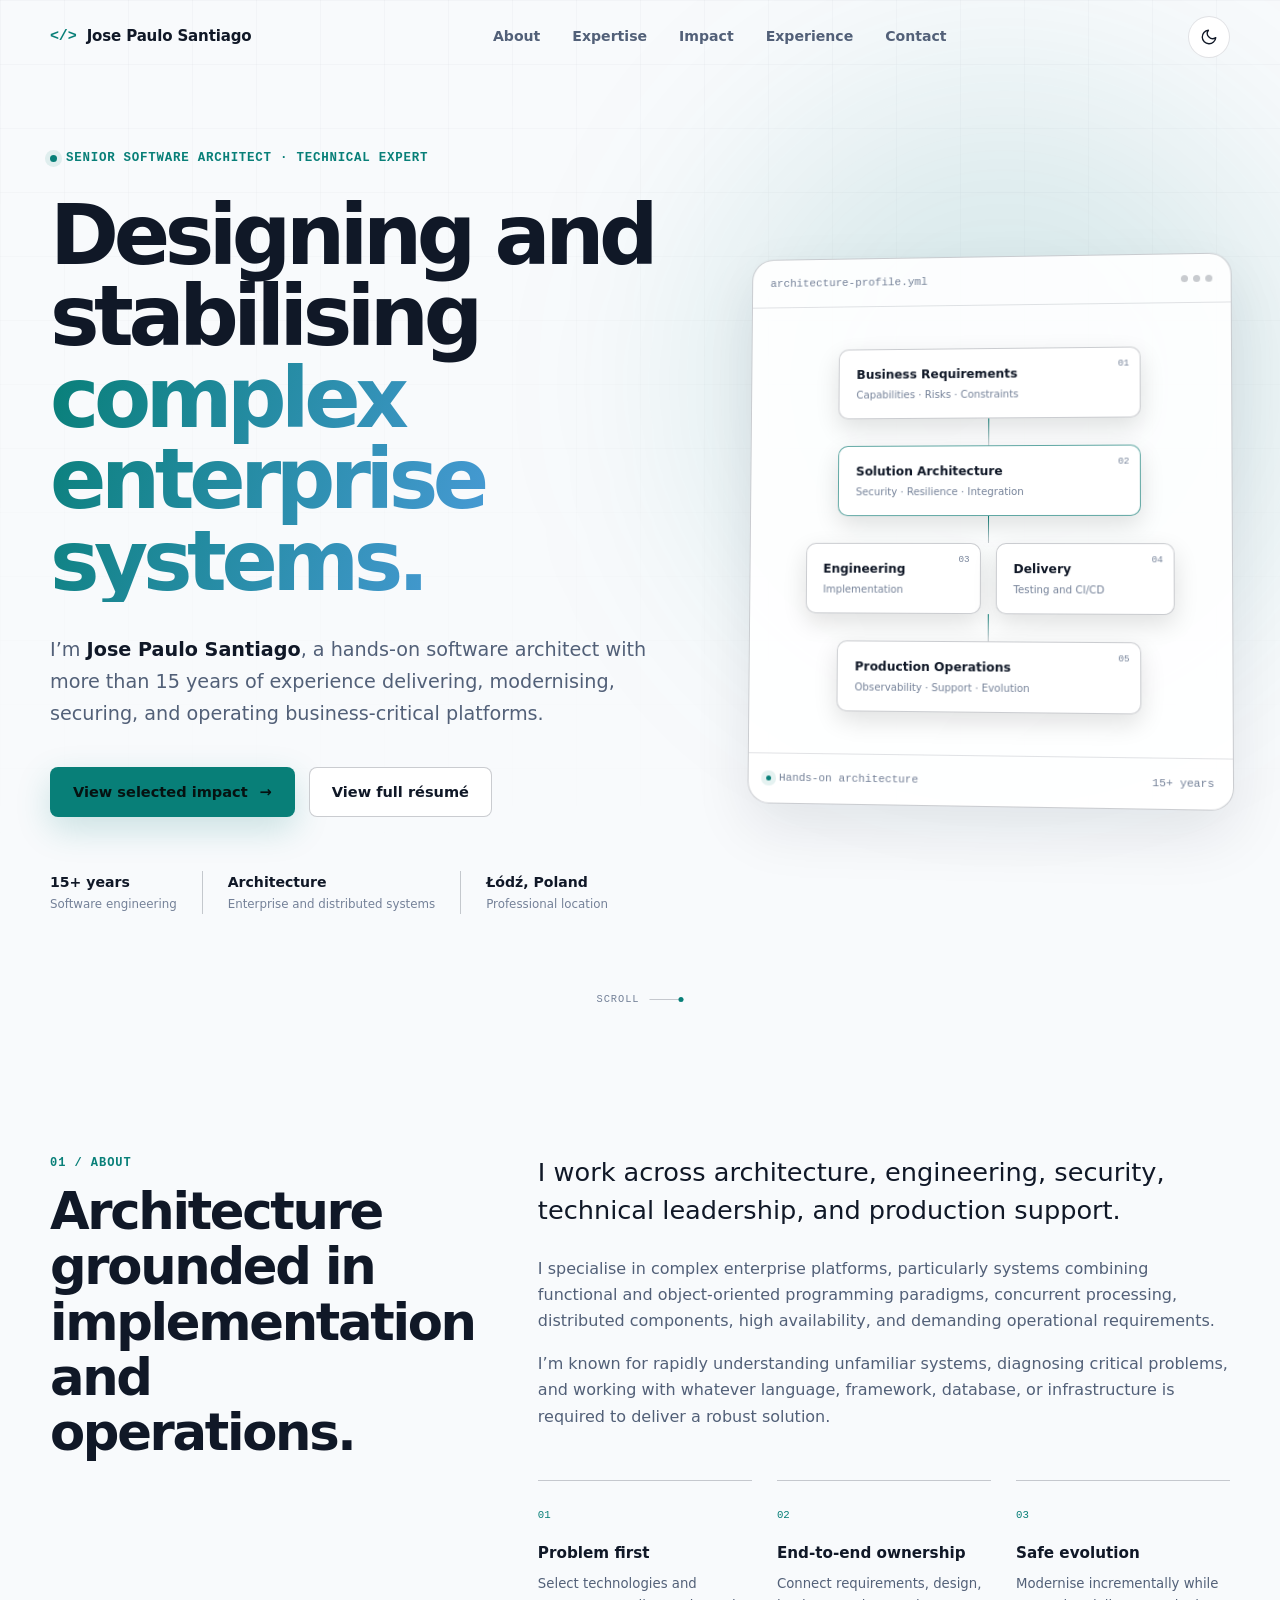
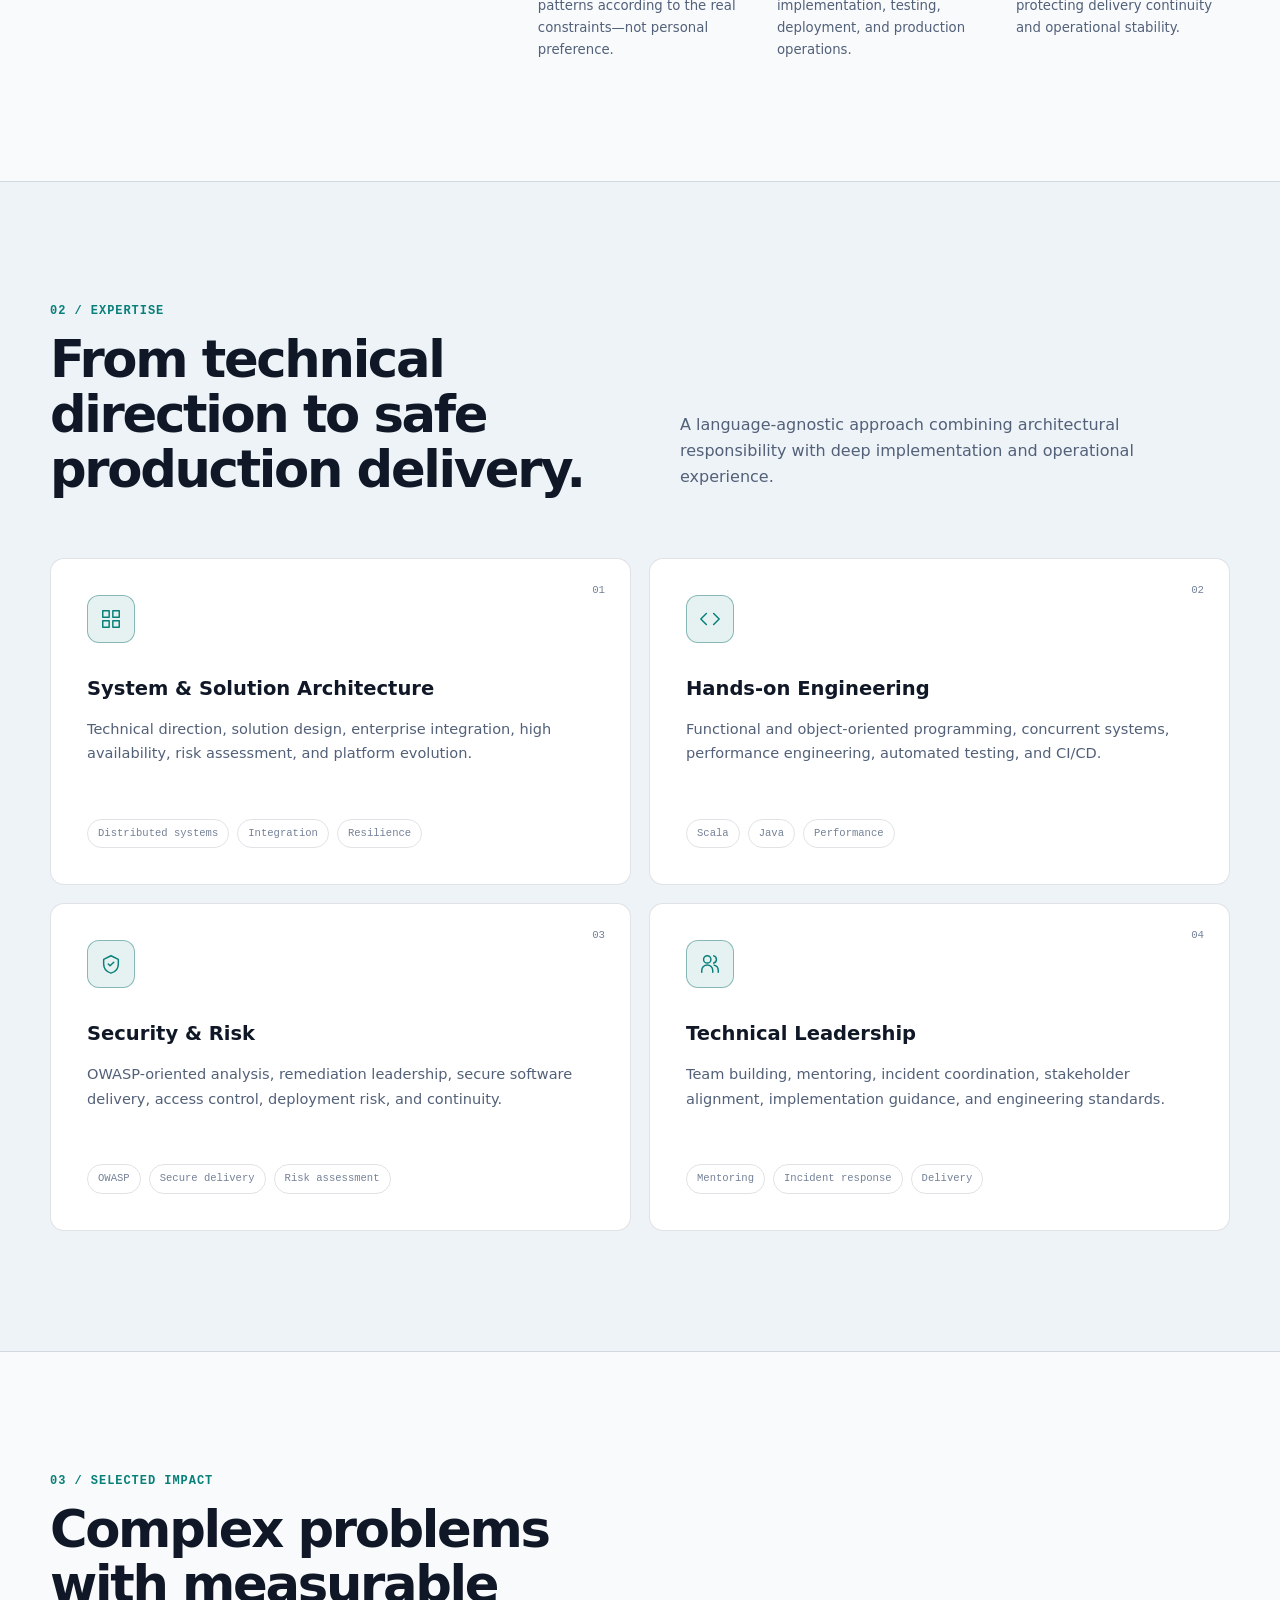
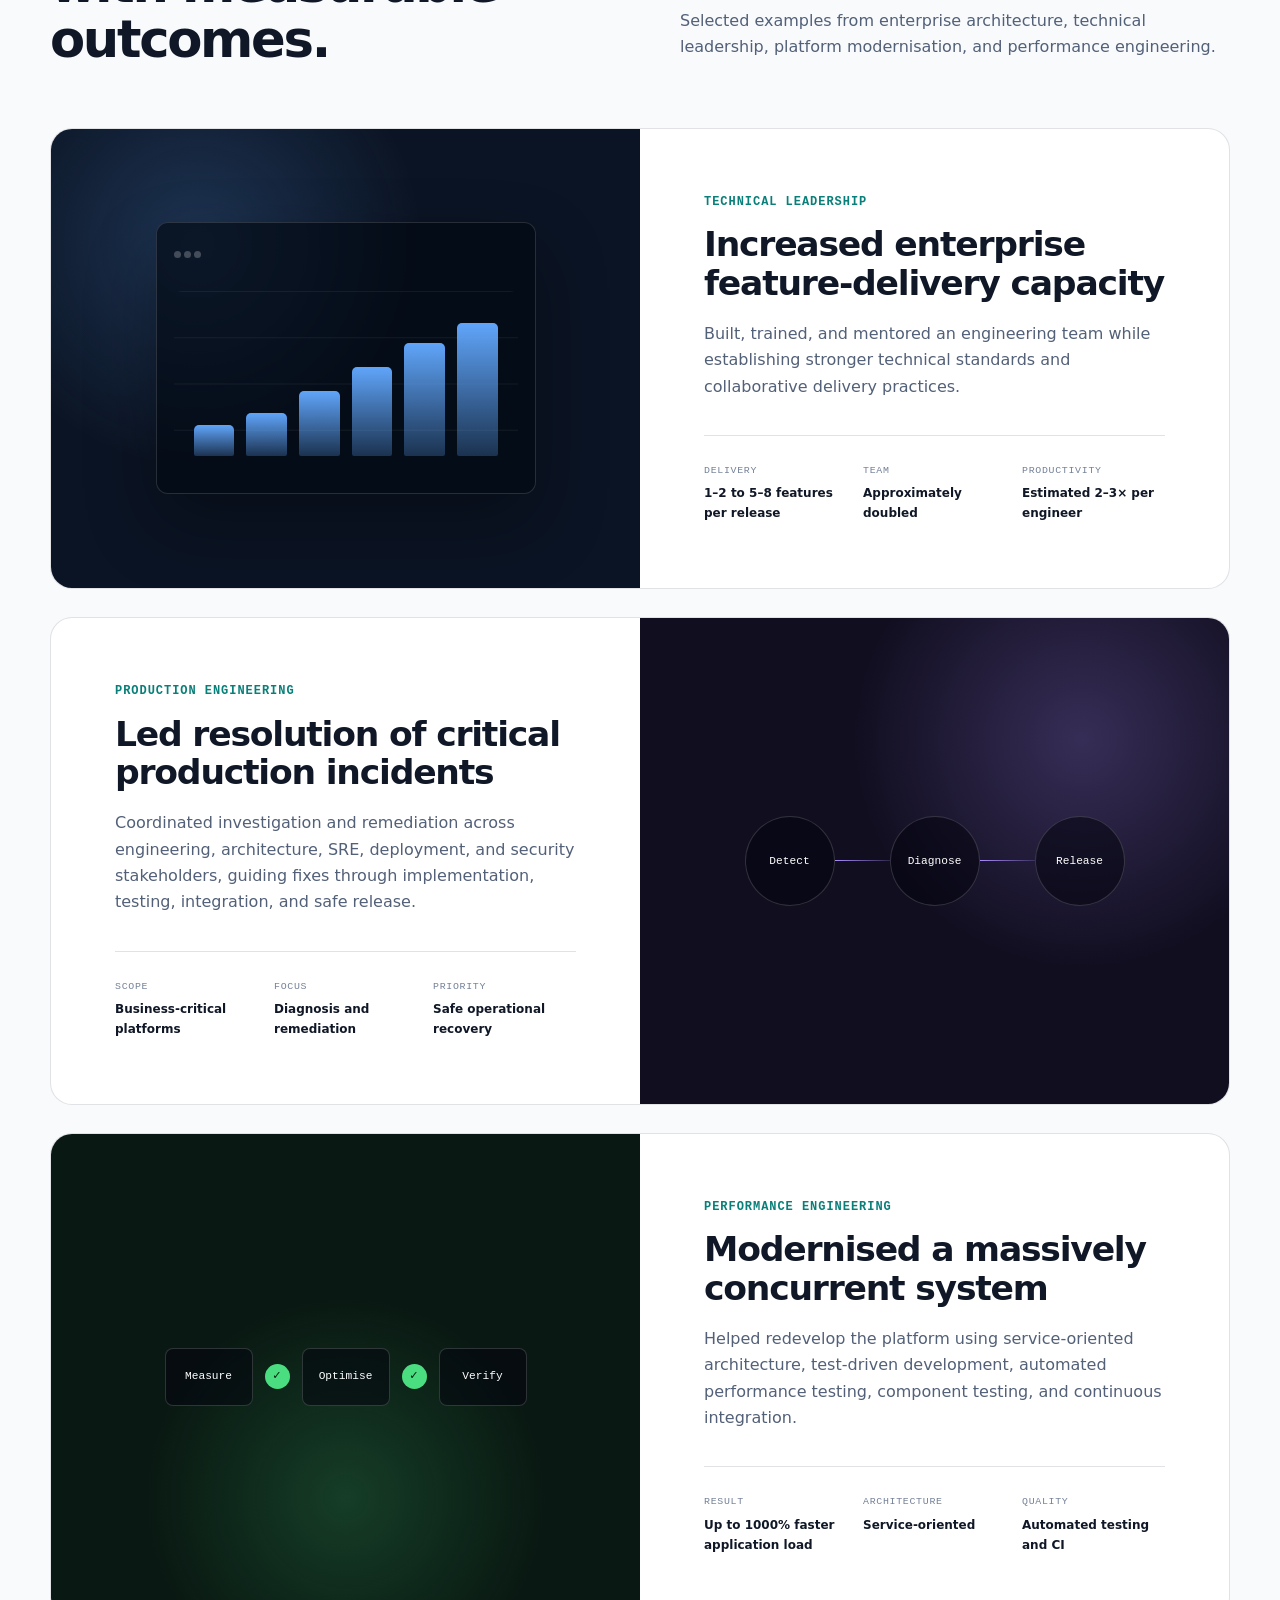
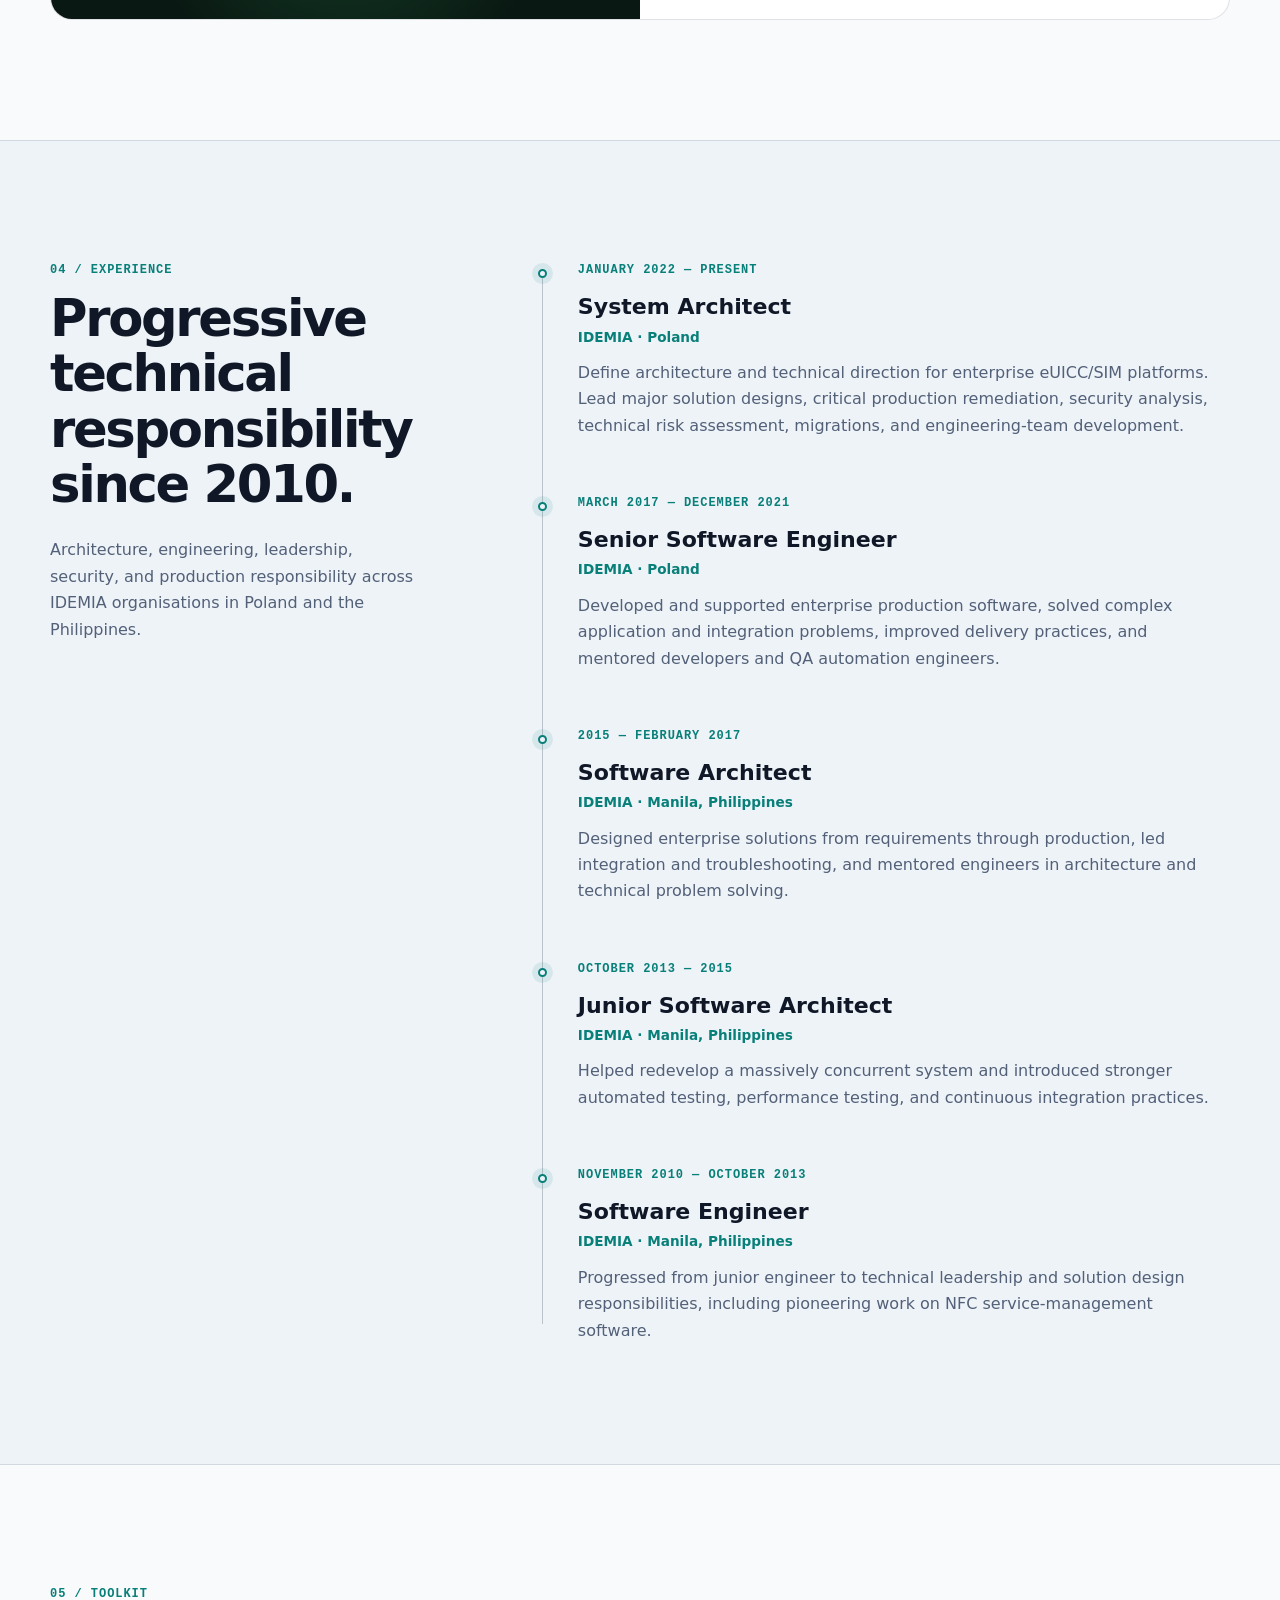
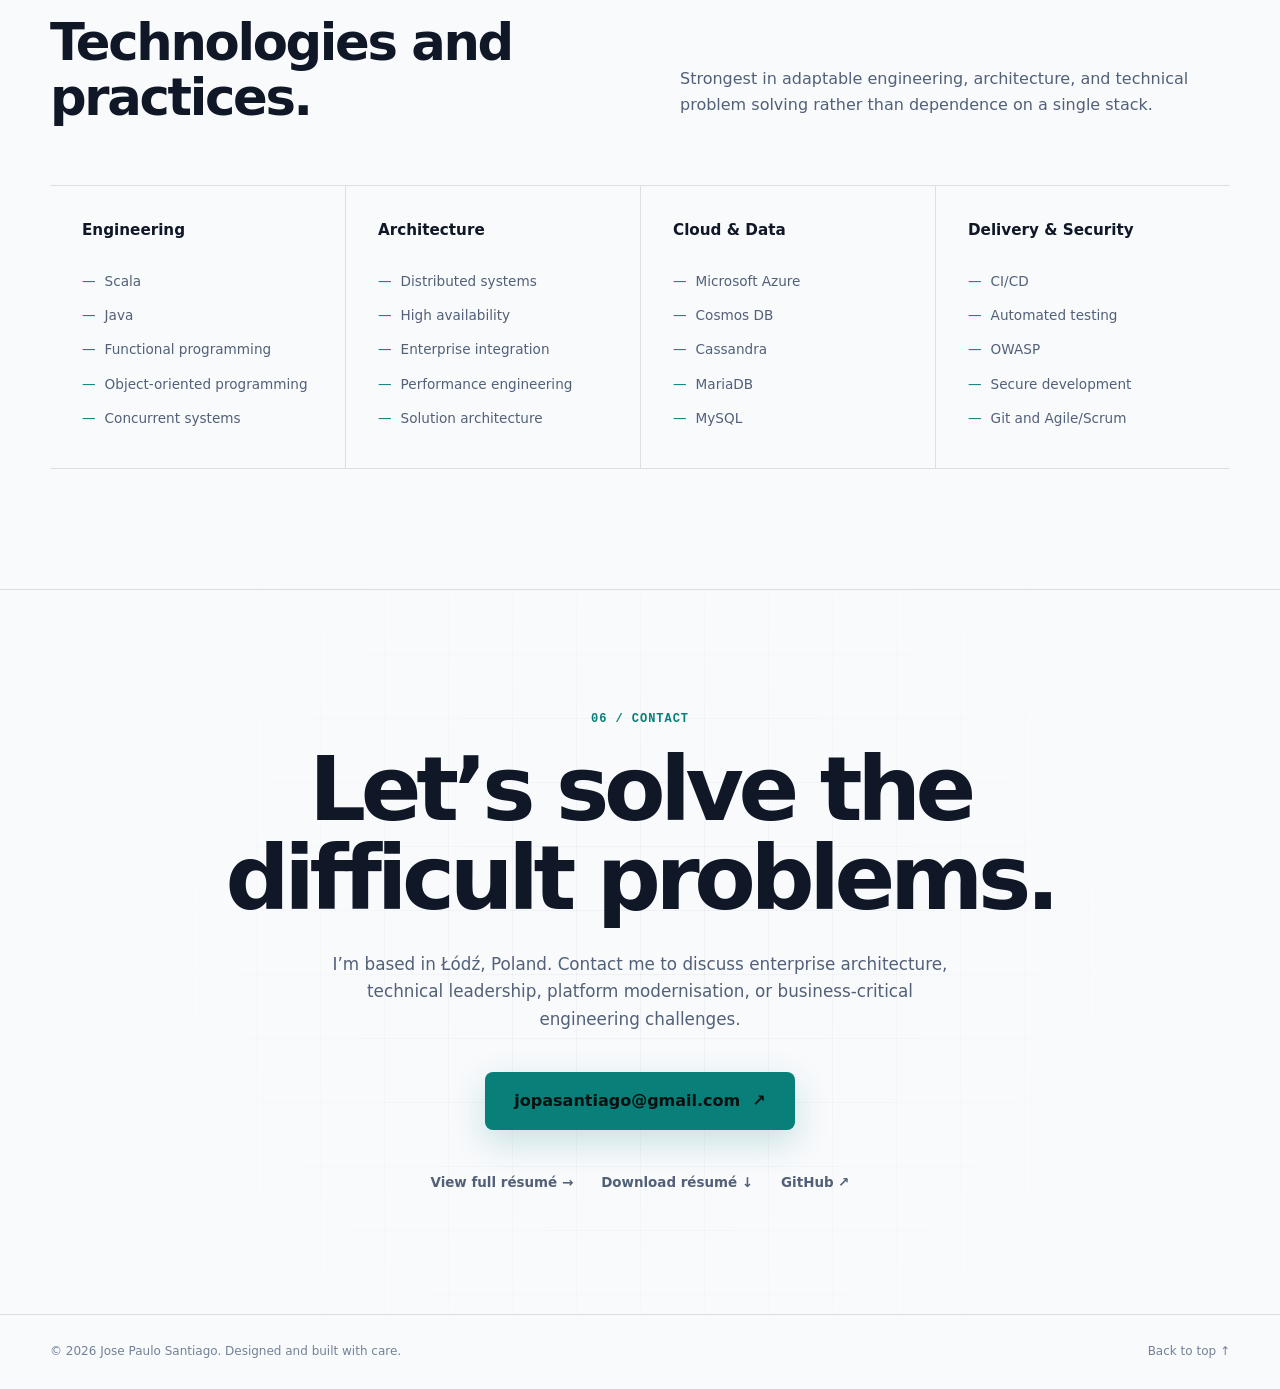
==== index.html @ d0603981 "Create personal portfolio website" ====
<!DOCTYPE html>
<html lang="en">
<head>
  <meta charset="UTF-8">
  <meta name="viewport" content="width=device-width, initial-scale=1">

  <title>Jose Paulo Santiago | Senior Software Architect</title>
  <meta
    name="description"
    content="Jose Paulo Santiago is a senior software architect and technical expert with 15+ years of experience delivering and modernising complex enterprise platforms."
  >
  <meta name="author" content="Jose Paulo Santiago">
  <meta name="theme-color" content="#0b1120">

  <!-- Replace this after choosing your GitHub username or custom domain. -->
  <link rel="canonical" href="https://YOUR-GITHUB-USERNAME.github.io/">

  <meta property="og:type" content="website">
  <meta property="og:title" content="Jose Paulo Santiago | Senior Software Architect">
  <meta
    property="og:description"
    content="Hands-on architecture, enterprise systems, technical leadership, security ownership, and production engineering."
  >
  <meta property="og:url" content="https://YOUR-GITHUB-USERNAME.github.io/">

  <link rel="icon" href="assets/favicon.svg" type="image/svg+xml">
  <link rel="stylesheet" href="css/styles.css">
  <script src="js/main.js" defer></script>
</head>

<body>
  <a class="skip-link" href="#main-content">Skip to main content</a>

  <header class="site-header" data-header>
    <div class="container header-inner">
      <a class="brand" href="#home" aria-label="Go to home">
        <span class="brand-mark" aria-hidden="true">&lt;/&gt;</span>
        <span>Jose Paulo Santiago</span>
      </a>

      <nav class="desktop-nav" aria-label="Primary navigation">
        <a href="#about">About</a>
        <a href="#expertise">Expertise</a>
        <a href="#impact">Impact</a>
        <a href="#experience">Experience</a>
        <a href="#contact">Contact</a>
      </nav>

      <div class="header-actions">
        <button
          class="icon-button theme-toggle"
          type="button"
          aria-label="Switch color theme"
          title="Switch color theme"
          data-theme-toggle
        >
          <svg class="sun-icon" viewBox="0 0 24 24" aria-hidden="true">
            <circle cx="12" cy="12" r="4"></circle>
            <path d="M12 2v2M12 20v2M4.93 4.93l1.42 1.42M17.66 17.66l1.41 1.41M2 12h2M20 12h2M4.93 19.07l1.42-1.42M17.66 6.34l1.41-1.41"></path>
          </svg>

          <svg class="moon-icon" viewBox="0 0 24 24" aria-hidden="true">
            <path d="M21 12.79A9 9 0 1 1 11.21 3 7 7 0 0 0 21 12.79Z"></path>
          </svg>
        </button>

        <button
          class="icon-button menu-toggle"
          type="button"
          aria-label="Open navigation menu"
          aria-expanded="false"
          aria-controls="mobile-navigation"
          data-menu-toggle
        >
          <span></span>
          <span></span>
          <span></span>
        </button>
      </div>
    </div>

    <nav
      class="mobile-nav"
      id="mobile-navigation"
      aria-label="Mobile navigation"
      data-mobile-nav
    >
      <a href="#about">About</a>
      <a href="#expertise">Expertise</a>
      <a href="#impact">Impact</a>
      <a href="#experience">Experience</a>
      <a href="#contact">Contact</a>
    </nav>
  </header>

  <main id="main-content">
    <section class="hero section" id="home">
      <div class="hero-grid" aria-hidden="true"></div>

      <div class="container hero-content">
        <div class="hero-copy">
          <p class="eyebrow">
            <span class="status-dot"></span>
            Senior Software Architect · Technical Expert
          </p>

          <h1>
            Designing and stabilising
            <span class="gradient-text">complex enterprise systems.</span>
          </h1>

          <p class="hero-description">
            I’m <strong>Jose Paulo Santiago</strong>, a hands-on software
            architect with more than 15 years of experience delivering,
            modernising, securing, and operating business-critical platforms.
          </p>

          <div class="hero-actions">
            <a class="button button-primary" href="#impact">
              View selected impact
              <span aria-hidden="true">→</span>
            </a>

            <a class="button button-secondary" href="resume.html">
              View full résumé
            </a>
          </div>

          <ul class="hero-facts" aria-label="Professional highlights">
            <li>
              <strong>15+ years</strong>
              <span>Software engineering</span>
            </li>
            <li>
              <strong>Architecture</strong>
              <span>Enterprise and distributed systems</span>
            </li>
            <li>
              <strong>Łódź, Poland</strong>
              <span>Professional location</span>
            </li>
          </ul>
        </div>

        <div
          class="architecture-card"
          aria-label="Areas of architectural responsibility"
        >
          <div class="architecture-card-header">
            <span>architecture-profile.yml</span>
            <span class="window-controls" aria-hidden="true">
              <i></i><i></i><i></i>
            </span>
          </div>

          <div class="architecture-diagram">
            <div class="diagram-node node-client">
              <span>01</span>
              <strong>Business Requirements</strong>
              <small>Capabilities · Risks · Constraints</small>
            </div>

            <div class="diagram-connector"></div>

            <div class="diagram-node node-gateway">
              <span>02</span>
              <strong>Solution Architecture</strong>
              <small>Security · Resilience · Integration</small>
            </div>

            <div class="diagram-connector"></div>

            <div class="service-row">
              <div class="diagram-node service-node">
                <span>03</span>
                <strong>Engineering</strong>
                <small>Implementation</small>
              </div>

              <div class="diagram-node service-node">
                <span>04</span>
                <strong>Delivery</strong>
                <small>Testing and CI/CD</small>
              </div>
            </div>

            <div class="diagram-connector"></div>

            <div class="diagram-node node-data">
              <span>05</span>
              <strong>Production Operations</strong>
              <small>Observability · Support · Evolution</small>
            </div>
          </div>

          <div class="architecture-footer">
            <span><i class="online-dot"></i> Hands-on architecture</span>
            <span>15+ years</span>
          </div>
        </div>
      </div>

      <a class="scroll-indicator" href="#about" aria-label="Scroll to About">
        <span>Scroll</span>
        <i aria-hidden="true"></i>
      </a>
    </section>

    <section class="section" id="about">
      <div class="container two-column">
        <div class="section-heading">
          <p class="section-number">01 / About</p>
          <h2>Architecture grounded in implementation and operations.</h2>
        </div>

        <div class="prose">
          <p class="lead">
            I work across architecture, engineering, security, technical
            leadership, and production support.
          </p>

          <p>
            I specialise in complex enterprise platforms, particularly systems
            combining functional and object-oriented programming paradigms,
            concurrent processing, distributed components, high availability,
            and demanding operational requirements.
          </p>

          <p>
            I’m known for rapidly understanding unfamiliar systems, diagnosing
            critical problems, and working with whatever language, framework,
            database, or infrastructure is required to deliver a robust
            solution.
          </p>

          <div class="principles">
            <article>
              <span>01</span>
              <h3>Problem first</h3>
              <p>
                Select technologies and patterns according to the real
                constraints—not personal preference.
              </p>
            </article>

            <article>
              <span>02</span>
              <h3>End-to-end ownership</h3>
              <p>
                Connect requirements, design, implementation, testing,
                deployment, and production operations.
              </p>
            </article>

            <article>
              <span>03</span>
              <h3>Safe evolution</h3>
              <p>
                Modernise incrementally while protecting delivery continuity
                and operational stability.
              </p>
            </article>
          </div>
        </div>
      </div>
    </section>

    <section class="section section-muted" id="expertise">
      <div class="container">
        <div class="section-heading section-heading-horizontal">
          <div>
            <p class="section-number">02 / Expertise</p>
            <h2>From technical direction to safe production delivery.</h2>
          </div>

          <p>
            A language-agnostic approach combining architectural responsibility
            with deep implementation and operational experience.
          </p>
        </div>

        <div class="expertise-grid">
          <article class="expertise-card">
            <span class="card-number">01</span>
            <div class="card-icon" aria-hidden="true">
              <svg viewBox="0 0 24 24">
                <rect x="3" y="3" width="7" height="7"></rect>
                <rect x="14" y="3" width="7" height="7"></rect>
                <rect x="3" y="14" width="7" height="7"></rect>
                <rect x="14" y="14" width="7" height="7"></rect>
              </svg>
            </div>

            <h3>System &amp; Solution Architecture</h3>
            <p>
              Technical direction, solution design, enterprise integration,
              high availability, risk assessment, and platform evolution.
            </p>

            <ul class="tag-list">
              <li>Distributed systems</li>
              <li>Integration</li>
              <li>Resilience</li>
            </ul>
          </article>

          <article class="expertise-card">
            <span class="card-number">02</span>
            <div class="card-icon" aria-hidden="true">
              <svg viewBox="0 0 24 24">
                <polyline points="16 18 22 12 16 6"></polyline>
                <polyline points="8 6 2 12 8 18"></polyline>
              </svg>
            </div>

            <h3>Hands-on Engineering</h3>
            <p>
              Functional and object-oriented programming, concurrent systems,
              performance engineering, automated testing, and CI/CD.
            </p>

            <ul class="tag-list">
              <li>Scala</li>
              <li>Java</li>
              <li>Performance</li>
            </ul>
          </article>

          <article class="expertise-card">
            <span class="card-number">03</span>
            <div class="card-icon" aria-hidden="true">
              <svg viewBox="0 0 24 24">
                <path d="M12 3 4 7v5c0 5 3.4 8.7 8 10 4.6-1.3 8-5 8-10V7l-8-4Z"></path>
                <path d="m9 12 2 2 4-4"></path>
              </svg>
            </div>

            <h3>Security &amp; Risk</h3>
            <p>
              OWASP-oriented analysis, remediation leadership, secure software
              delivery, access control, deployment risk, and continuity.
            </p>

            <ul class="tag-list">
              <li>OWASP</li>
              <li>Secure delivery</li>
              <li>Risk assessment</li>
            </ul>
          </article>

          <article class="expertise-card">
            <span class="card-number">04</span>
            <div class="card-icon" aria-hidden="true">
              <svg viewBox="0 0 24 24">
                <circle cx="9" cy="7" r="4"></circle>
                <path d="M3 21v-2a6 6 0 0 1 12 0v2"></path>
                <path d="M16 3.13a4 4 0 0 1 0 7.75"></path>
                <path d="M21 21v-2a6 6 0 0 0-4.5-5.8"></path>
              </svg>
            </div>

            <h3>Technical Leadership</h3>
            <p>
              Team building, mentoring, incident coordination, stakeholder
              alignment, implementation guidance, and engineering standards.
            </p>

            <ul class="tag-list">
              <li>Mentoring</li>
              <li>Incident response</li>
              <li>Delivery</li>
            </ul>
          </article>
        </div>
      </div>
    </section>

    <section class="section" id="impact">
      <div class="container">
        <div class="section-heading section-heading-horizontal">
          <div>
            <p class="section-number">03 / Selected impact</p>
            <h2>Complex problems with measurable outcomes.</h2>
          </div>

          <p>
            Selected examples from enterprise architecture, technical
            leadership, platform modernisation, and performance engineering.
          </p>
        </div>

        <div class="project-list">
          <article class="project-card">
            <div class="project-visual visual-blue" aria-hidden="true">
              <div class="visual-window">
                <span></span><span></span><span></span>

                <div class="visual-chart">
                  <i style="--height: 22%"></i>
                  <i style="--height: 30%"></i>
                  <i style="--height: 45%"></i>
                  <i style="--height: 62%"></i>
                  <i style="--height: 78%"></i>
                  <i style="--height: 92%"></i>
                </div>
              </div>
            </div>

            <div class="project-content">
              <p class="project-type">Technical leadership</p>
              <h3>Increased enterprise feature-delivery capacity</h3>
              <p>
                Built, trained, and mentored an engineering team while
                establishing stronger technical standards and collaborative
                delivery practices.
              </p>

              <dl class="project-results">
                <div>
                  <dt>Delivery</dt>
                  <dd>1–2 to 5–8 features per release</dd>
                </div>
                <div>
                  <dt>Team</dt>
                  <dd>Approximately doubled</dd>
                </div>
                <div>
                  <dt>Productivity</dt>
                  <dd>Estimated 2–3× per engineer</dd>
                </div>
              </dl>
            </div>
          </article>

          <article class="project-card project-card-reverse">
            <div class="project-visual visual-purple" aria-hidden="true">
              <div class="event-flow">
                <span>Detect</span>
                <i></i>
                <span>Diagnose</span>
                <i></i>
                <span>Release</span>
              </div>
            </div>

            <div class="project-content">
              <p class="project-type">Production engineering</p>
              <h3>Led resolution of critical production incidents</h3>
              <p>
                Coordinated investigation and remediation across engineering,
                architecture, SRE, deployment, and security stakeholders,
                guiding fixes through implementation, testing, integration,
                and safe release.
              </p>

              <dl class="project-results">
                <div>
                  <dt>Scope</dt>
                  <dd>Business-critical platforms</dd>
                </div>
                <div>
                  <dt>Focus</dt>
                  <dd>Diagnosis and remediation</dd>
                </div>
                <div>
                  <dt>Priority</dt>
                  <dd>Safe operational recovery</dd>
                </div>
              </dl>
            </div>
          </article>

          <article class="project-card">
            <div class="project-visual visual-green" aria-hidden="true">
              <div class="pipeline">
                <span>Measure</span>
                <i>✓</i>
                <span>Optimise</span>
                <i>✓</i>
                <span>Verify</span>
              </div>
            </div>

            <div class="project-content">
              <p class="project-type">Performance engineering</p>
              <h3>Modernised a massively concurrent system</h3>
              <p>
                Helped redevelop the platform using service-oriented
                architecture, test-driven development, automated performance
                testing, component testing, and continuous integration.
              </p>

              <dl class="project-results">
                <div>
                  <dt>Result</dt>
                  <dd>Up to 1000% faster application load</dd>
                </div>
                <div>
                  <dt>Architecture</dt>
                  <dd>Service-oriented</dd>
                </div>
                <div>
                  <dt>Quality</dt>
                  <dd>Automated testing and CI</dd>
                </div>
              </dl>
            </div>
          </article>
        </div>
      </div>
    </section>

    <section class="section section-muted" id="experience">
      <div class="container two-column">
        <div class="section-heading">
          <p class="section-number">04 / Experience</p>
          <h2>Progressive technical responsibility since 2010.</h2>

          <p>
            Architecture, engineering, leadership, security, and production
            responsibility across IDEMIA organisations in Poland and the
            Philippines.
          </p>
        </div>

        <div class="timeline">
          <article class="timeline-item">
            <div class="timeline-marker" aria-hidden="true"></div>
            <p class="timeline-date">January 2022 — Present</p>
            <h3>System Architect</h3>
            <p class="timeline-company">IDEMIA · Poland</p>
            <p>
              Define architecture and technical direction for enterprise
              eUICC/SIM platforms. Lead major solution designs, critical
              production remediation, security analysis, technical risk
              assessment, migrations, and engineering-team development.
            </p>
          </article>

          <article class="timeline-item">
            <div class="timeline-marker" aria-hidden="true"></div>
            <p class="timeline-date">March 2017 — December 2021</p>
            <h3>Senior Software Engineer</h3>
            <p class="timeline-company">IDEMIA · Poland</p>
            <p>
              Developed and supported enterprise production software, solved
              complex application and integration problems, improved delivery
              practices, and mentored developers and QA automation engineers.
            </p>
          </article>

          <article class="timeline-item">
            <div class="timeline-marker" aria-hidden="true"></div>
            <p class="timeline-date">2015 — February 2017</p>
            <h3>Software Architect</h3>
            <p class="timeline-company">IDEMIA · Manila, Philippines</p>
            <p>
              Designed enterprise solutions from requirements through
              production, led integration and troubleshooting, and mentored
              engineers in architecture and technical problem solving.
            </p>
          </article>

          <article class="timeline-item">
            <div class="timeline-marker" aria-hidden="true"></div>
            <p class="timeline-date">October 2013 — 2015</p>
            <h3>Junior Software Architect</h3>
            <p class="timeline-company">IDEMIA · Manila, Philippines</p>
            <p>
              Helped redevelop a massively concurrent system and introduced
              stronger automated testing, performance testing, and continuous
              integration practices.
            </p>
          </article>

          <article class="timeline-item">
            <div class="timeline-marker" aria-hidden="true"></div>
            <p class="timeline-date">November 2010 — October 2013</p>
            <h3>Software Engineer</h3>
            <p class="timeline-company">IDEMIA · Manila, Philippines</p>
            <p>
              Progressed from junior engineer to technical leadership and
              solution design responsibilities, including pioneering work on
              NFC service-management software.
            </p>
          </article>
        </div>
      </div>
    </section>

    <section class="section" id="toolkit">
      <div class="container">
        <div class="section-heading section-heading-horizontal">
          <div>
            <p class="section-number">05 / Toolkit</p>
            <h2>Technologies and practices.</h2>
          </div>

          <p>
            Strongest in adaptable engineering, architecture, and technical
            problem solving rather than dependence on a single stack.
          </p>
        </div>

        <div class="toolkit-grid">
          <article>
            <h3>Engineering</h3>
            <ul>
              <li>Scala</li>
              <li>Java</li>
              <li>Functional programming</li>
              <li>Object-oriented programming</li>
              <li>Concurrent systems</li>
            </ul>
          </article>

          <article>
            <h3>Architecture</h3>
            <ul>
              <li>Distributed systems</li>
              <li>High availability</li>
              <li>Enterprise integration</li>
              <li>Performance engineering</li>
              <li>Solution architecture</li>
            </ul>
          </article>

          <article>
            <h3>Cloud &amp; Data</h3>
            <ul>
              <li>Microsoft Azure</li>
              <li>Cosmos DB</li>
              <li>Cassandra</li>
              <li>MariaDB</li>
              <li>MySQL</li>
            </ul>
          </article>

          <article>
            <h3>Delivery &amp; Security</h3>
            <ul>
              <li>CI/CD</li>
              <li>Automated testing</li>
              <li>OWASP</li>
              <li>Secure development</li>
              <li>Git and Agile/Scrum</li>
            </ul>
          </article>
        </div>
      </div>
    </section>

    <section class="section contact-section" id="contact">
      <div class="contact-grid" aria-hidden="true"></div>

      <div class="container contact-content">
        <p class="section-number">06 / Contact</p>
        <h2>Let’s solve the difficult problems.</h2>

        <p>
          I’m based in Łódź, Poland. Contact me to discuss enterprise
          architecture, technical leadership, platform modernisation, or
          business-critical engineering challenges.
        </p>

        <a
          class="button button-primary button-large"
          href="mailto:jopasantiago@gmail.com"
        >
          jopasantiago@gmail.com
          <span aria-hidden="true">↗</span>
        </a>

        <div class="social-links" aria-label="Résumé links">
          <a href="resume.html">
            View full résumé <span aria-hidden="true">→</span>
          </a>

          <a href="resume.html" download="Jose-Paulo-Santiago-Resume.html">
            Download résumé <span aria-hidden="true">↓</span>
          </a>

          <!-- Replace with your GitHub URL. -->
          <a
            href="https://github.com/YOUR-GITHUB-USERNAME"
            target="_blank"
            rel="noopener noreferrer"
          >
            GitHub <span aria-hidden="true">↗</span>
          </a>

          <!-- Add LinkedIn when available.
          <a
            href="https://www.linkedin.com/in/YOUR-LINKEDIN-USERNAME/"
            target="_blank"
            rel="noopener noreferrer"
          >
            LinkedIn <span aria-hidden="true">↗</span>
          </a>
          -->
        </div>
      </div>
    </section>
  </main>

  <footer class="site-footer">
    <div class="container footer-inner">
      <p>
        © <span data-current-year></span> Jose Paulo Santiago.
        Designed and built with care.
      </p>

      <a href="#home">Back to top <span aria-hidden="true">↑</span></a>
    </div>
  </footer>
</body>
</html>
---- css/styles.css ----
:root {
  color-scheme: dark;

  --background: #080d18;
  --background-elevated: #0d1423;
  --surface: #111a2c;
  --surface-hover: #162137;
  --surface-muted: #0b1220;

  --text: #f4f7fb;
  --text-muted: #9ba8bc;
  --text-subtle: #68758a;

  --border: rgba(148, 163, 184, 0.17);
  --border-strong: rgba(148, 163, 184, 0.3);

  --accent: #4fd1c5;
  --accent-bright: #6ee7dc;
  --accent-dark: #0c6e68;
  --accent-soft: rgba(79, 209, 197, 0.12);

  --blue: #60a5fa;
  --purple: #a78bfa;
  --green: #4ade80;

  --header-background: rgba(8, 13, 24, 0.82);
  --shadow: 0 24px 60px rgba(0, 0, 0, 0.28);

  --container: 1180px;
  --header-height: 74px;
  --radius-small: 8px;
  --radius-medium: 14px;
  --radius-large: 22px;

  --transition: 180ms ease;
}

html[data-theme="light"] {
  color-scheme: light;

  --background: #f8fafc;
  --background-elevated: #ffffff;
  --surface: #ffffff;
  --surface-hover: #f1f5f9;
  --surface-muted: #eef3f8;

  --text: #101827;
  --text-muted: #526078;
  --text-subtle: #748198;

  --border: rgba(15, 23, 42, 0.12);
  --border-strong: rgba(15, 23, 42, 0.22);

  --accent: #087f78;
  --accent-bright: #0f9b91;
  --accent-dark: #075e59;
  --accent-soft: rgba(8, 127, 120, 0.1);

  --header-background: rgba(248, 250, 252, 0.87);
  --shadow: 0 24px 60px rgba(15, 23, 42, 0.09);
}

*,
*::before,
*::after {
  box-sizing: border-box;
}

html {
  scroll-behavior: smooth;
  scroll-padding-top: calc(var(--header-height) + 24px);
}

body {
  margin: 0;
  background: var(--background);
  color: var(--text);
  font-family:
    Inter, ui-sans-serif, system-ui, -apple-system, BlinkMacSystemFont, "Segoe UI",
    sans-serif;
  font-size: 16px;
  line-height: 1.65;
  -webkit-font-smoothing: antialiased;
}

body.menu-open {
  overflow: hidden;
}

a {
  color: inherit;
  text-decoration: none;
}

button,
input,
textarea {
  font: inherit;
}

button {
  color: inherit;
}

img,
svg {
  display: block;
  max-width: 100%;
}

::selection {
  background: var(--accent);
  color: #061211;
}

.skip-link {
  position: fixed;
  top: 12px;
  left: 12px;
  z-index: 200;
  padding: 10px 16px;
  border-radius: var(--radius-small);
  background: var(--accent);
  color: #061211;
  font-weight: 700;
  transform: translateY(-160%);
  transition: transform var(--transition);
}

.skip-link:focus {
  transform: translateY(0);
}

.container {
  width: min(calc(100% - 48px), var(--container));
  margin-inline: auto;
}

.section {
  position: relative;
  padding: 120px 0;
}

.section-muted {
  background: var(--surface-muted);
  border-block: 1px solid var(--border);
}

.site-header {
  position: fixed;
  inset: 0 0 auto;
  z-index: 100;
  height: var(--header-height);
  border-bottom: 1px solid transparent;
  background: transparent;
  transition:
    background var(--transition),
    border-color var(--transition),
    box-shadow var(--transition);
}

.site-header.scrolled,
.site-header.menu-visible {
  border-bottom-color: var(--border);
  background: var(--header-background);
  box-shadow: 0 8px 30px rgba(0, 0, 0, 0.08);
  backdrop-filter: blur(18px);
}

.header-inner {
  display: flex;
  align-items: center;
  justify-content: space-between;
  height: 100%;
}

.brand {
  display: inline-flex;
  align-items: center;
  gap: 10px;
  font-size: 0.94rem;
  font-weight: 750;
  letter-spacing: -0.01em;
}

.brand-mark {
  color: var(--accent);
  font-family: ui-monospace, SFMono-Regular, Consolas, monospace;
  font-weight: 800;
}

.desktop-nav {
  display: flex;
  align-items: center;
  gap: 32px;
}

.desktop-nav a,
.mobile-nav a {
  color: var(--text-muted);
  font-size: 0.88rem;
  font-weight: 600;
  transition: color var(--transition);
}

.desktop-nav a:hover,
.desktop-nav a:focus-visible,
.mobile-nav a:hover,
.mobile-nav a:focus-visible {
  color: var(--accent);
}

.header-actions {
  display: flex;
  align-items: center;
  gap: 8px;
}

.icon-button {
  display: grid;
  width: 42px;
  height: 42px;
  padding: 0;
  place-items: center;
  border: 1px solid var(--border);
  border-radius: 50%;
  background: var(--surface);
  cursor: pointer;
  transition:
    border-color var(--transition),
    background var(--transition),
    transform var(--transition);
}

.icon-button:hover {
  border-color: var(--border-strong);
  background: var(--surface-hover);
  transform: translateY(-1px);
}

.theme-toggle svg {
  width: 18px;
  fill: none;
  stroke: currentColor;
  stroke-linecap: round;
  stroke-linejoin: round;
  stroke-width: 1.8;
}

html[data-theme="light"] .sun-icon,
html:not([data-theme="light"]) .moon-icon {
  display: none;
}

.menu-toggle {
  display: none;
  align-content: center;
  gap: 4px;
}

.menu-toggle span {
  width: 17px;
  height: 1.5px;
  border-radius: 2px;
  background: currentColor;
  transition:
    transform var(--transition),
    opacity var(--transition);
}

.menu-toggle[aria-expanded="true"] span:nth-child(1) {
  transform: translateY(5.5px) rotate(45deg);
}

.menu-toggle[aria-expanded="true"] span:nth-child(2) {
  opacity: 0;
}

.menu-toggle[aria-expanded="true"] span:nth-child(3) {
  transform: translateY(-5.5px) rotate(-45deg);
}

.mobile-nav {
  display: none;
}

.hero {
  display: grid;
  min-height: 100svh;
  padding-top: calc(var(--header-height) + 70px);
  overflow: hidden;
  align-items: center;
}

.hero-grid,
.contact-grid {
  position: absolute;
  inset: 0;
  pointer-events: none;
  background-image:
    linear-gradient(var(--border) 1px, transparent 1px),
    linear-gradient(90deg, var(--border) 1px, transparent 1px);
  background-size: 64px 64px;
  mask-image: linear-gradient(to bottom, rgba(0, 0, 0, 0.6), transparent 90%);
  opacity: 0.35;
}

.hero::before {
  position: absolute;
  top: 8%;
  left: 55%;
  width: 600px;
  height: 600px;
  border-radius: 50%;
  background: color-mix(in srgb, var(--accent) 12%, transparent);
  filter: blur(100px);
  content: "";
  pointer-events: none;
}

.hero-content {
  position: relative;
  z-index: 1;
  display: grid;
  grid-template-columns: minmax(0, 1.12fr) minmax(380px, 0.88fr);
  gap: 80px;
  align-items: center;
}

.eyebrow {
  display: inline-flex;
  align-items: center;
  gap: 9px;
  margin: 0 0 26px;
  color: var(--accent);
  font-family: ui-monospace, SFMono-Regular, Consolas, monospace;
  font-size: 0.78rem;
  font-weight: 700;
  letter-spacing: 0.06em;
  text-transform: uppercase;
}

.status-dot,
.online-dot {
  width: 7px;
  height: 7px;
  border-radius: 50%;
  background: var(--accent);
  box-shadow: 0 0 0 5px var(--accent-soft);
}

.hero h1 {
  max-width: 760px;
  margin: 0;
  font-size: clamp(3.1rem, 6.5vw, 6.4rem);
  font-weight: 780;
  letter-spacing: -0.065em;
  line-height: 0.98;
}

.gradient-text {
  display: block;
  background: linear-gradient(110deg, var(--accent), var(--blue));
  background-clip: text;
  color: transparent;
}

.hero-description {
  max-width: 680px;
  margin: 32px 0 0;
  color: var(--text-muted);
  font-size: clamp(1.05rem, 1.5vw, 1.23rem);
}

.hero-description strong {
  color: var(--text);
}

.hero-actions {
  display: flex;
  flex-wrap: wrap;
  gap: 14px;
  margin-top: 38px;
}

.button {
  display: inline-flex;
  min-height: 50px;
  padding: 0 22px;
  align-items: center;
  justify-content: center;
  gap: 12px;
  border: 1px solid transparent;
  border-radius: var(--radius-small);
  font-size: 0.91rem;
  font-weight: 750;
  transition:
    background var(--transition),
    border-color var(--transition),
    color var(--transition),
    transform var(--transition),
    box-shadow var(--transition);
}

.button:hover {
  transform: translateY(-2px);
}

.button-primary {
  background: var(--accent);
  color: #061211;
  box-shadow: 0 12px 35px color-mix(in srgb, var(--accent) 20%, transparent);
}

.button-primary:hover {
  background: var(--accent-bright);
  box-shadow: 0 16px 40px color-mix(in srgb, var(--accent) 27%, transparent);
}

.button-secondary {
  border-color: var(--border-strong);
  background: var(--surface);
  color: var(--text);
}

.button-secondary:hover {
  border-color: var(--accent);
}

.button-large {
  min-height: 58px;
  padding-inline: 28px;
  font-size: 1rem;
}

.hero-facts {
  display: flex;
  margin: 54px 0 0;
  padding: 0;
  list-style: none;
}

.hero-facts li {
  display: flex;
  padding: 0 25px;
  flex-direction: column;
  border-left: 1px solid var(--border-strong);
}

.hero-facts li:first-child {
  padding-left: 0;
  border-left: 0;
}

.hero-facts strong {
  font-size: 0.88rem;
}

.hero-facts span {
  color: var(--text-subtle);
  font-size: 0.74rem;
}

.architecture-card {
  border: 1px solid var(--border-strong);
  border-radius: var(--radius-large);
  background: color-mix(in srgb, var(--surface) 90%, transparent);
  box-shadow: var(--shadow);
  overflow: hidden;
  transform: perspective(1200px) rotateY(-4deg) rotateX(2deg);
}

.architecture-card-header,
.architecture-footer {
  display: flex;
  padding: 15px 18px;
  align-items: center;
  justify-content: space-between;
  color: var(--text-subtle);
  font-family: ui-monospace, SFMono-Regular, Consolas, monospace;
  font-size: 0.7rem;
}

.architecture-card-header {
  border-bottom: 1px solid var(--border);
}

.architecture-footer {
  border-top: 1px solid var(--border);
}

.architecture-footer span:first-child {
  display: inline-flex;
  align-items: center;
  gap: 8px;
}

.online-dot {
  display: inline-block;
  width: 5px;
  height: 5px;
}

.window-controls {
  display: flex;
  gap: 5px;
}

.window-controls i {
  width: 7px;
  height: 7px;
  border-radius: 50%;
  background: var(--border-strong);
}

.architecture-diagram {
  display: flex;
  min-height: 450px;
  padding: 36px;
  flex-direction: column;
  align-items: center;
  justify-content: center;
}

.diagram-node {
  position: relative;
  width: 74%;
  padding: 15px 17px;
  border: 1px solid var(--border-strong);
  border-radius: 10px;
  background: var(--background-elevated);
  box-shadow: 0 9px 25px rgba(0, 0, 0, 0.12);
}

.diagram-node span {
  position: absolute;
  top: 8px;
  right: 10px;
  color: var(--text-subtle);
  font-family: ui-monospace, SFMono-Regular, Consolas, monospace;
  font-size: 0.58rem;
}

.diagram-node strong,
.diagram-node small {
  display: block;
}

.diagram-node strong {
  font-size: 0.77rem;
}

.diagram-node small {
  margin-top: 2px;
  color: var(--text-subtle);
  font-size: 0.64rem;
}

.node-gateway {
  border-color: color-mix(in srgb, var(--accent) 60%, var(--border));
}

.service-row {
  display: grid;
  width: 90%;
  grid-template-columns: 1fr 1fr;
  gap: 15px;
}

.service-row .diagram-node {
  width: auto;
}

.diagram-connector {
  width: 1px;
  height: 27px;
  background: linear-gradient(var(--accent), var(--border-strong));
}

.connector-two,
.connector-three {
  height: 24px;
}

.scroll-indicator {
  position: absolute;
  bottom: 26px;
  left: 50%;
  z-index: 2;
  display: flex;
  align-items: center;
  gap: 10px;
  color: var(--text-subtle);
  font-family: ui-monospace, SFMono-Regular, Consolas, monospace;
  font-size: 0.65rem;
  letter-spacing: 0.09em;
  text-transform: uppercase;
  transform: translateX(-50%);
}

.scroll-indicator i {
  position: relative;
  width: 34px;
  height: 1px;
  background: var(--border-strong);
}

.scroll-indicator i::after {
  position: absolute;
  top: -2px;
  right: 0;
  width: 5px;
  height: 5px;
  border-radius: 50%;
  background: var(--accent);
  content: "";
}

.two-column {
  display: grid;
  grid-template-columns: minmax(250px, 0.7fr) minmax(0, 1.3fr);
  gap: clamp(60px, 9vw, 130px);
}

.section-heading h2 {
  max-width: 720px;
  margin: 10px 0 0;
  font-size: clamp(2.25rem, 4vw, 4.1rem);
  letter-spacing: -0.045em;
  line-height: 1.08;
}

.section-heading > p:not(.section-number) {
  max-width: 550px;
  margin-top: 25px;
  color: var(--text-muted);
}

.section-number,
.project-type,
.timeline-date {
  margin: 0;
  color: var(--accent);
  font-family: ui-monospace, SFMono-Regular, Consolas, monospace;
  font-size: 0.75rem;
  font-weight: 700;
  letter-spacing: 0.08em;
  text-transform: uppercase;
}

.section-heading-horizontal {
  display: flex;
  margin-bottom: 60px;
  align-items: end;
  justify-content: space-between;
  gap: 50px;
}

.section-heading-horizontal > p {
  max-width: 430px;
  margin: 0 0 7px;
  color: var(--text-muted);
}

.prose > p {
  max-width: 720px;
  color: var(--text-muted);
}

.prose .lead {
  margin-top: 0;
  color: var(--text);
  font-size: clamp(1.25rem, 2vw, 1.65rem);
  line-height: 1.48;
}

.principles {
  display: grid;
  margin-top: 50px;
  grid-template-columns: repeat(3, 1fr);
  gap: 25px;
}

.principles article {
  padding-top: 19px;
  border-top: 1px solid var(--border-strong);
}

.principles span,
.card-number {
  color: var(--accent);
  font-family: ui-monospace, SFMono-Regular, Consolas, monospace;
  font-size: 0.67rem;
}

.principles h3 {
  margin: 15px 0 7px;
  font-size: 0.95rem;
}

.principles p {
  margin: 0;
  color: var(--text-muted);
  font-size: 0.83rem;
}

.expertise-grid {
  display: grid;
  grid-template-columns: repeat(2, 1fr);
  gap: 18px;
}

.expertise-card {
  position: relative;
  padding: 36px;
  border: 1px solid var(--border);
  border-radius: var(--radius-medium);
  background: var(--surface);
  transition:
    border-color var(--transition),
    transform var(--transition),
    box-shadow var(--transition);
}

.expertise-card:hover {
  border-color: color-mix(in srgb, var(--accent) 55%, var(--border));
  box-shadow: var(--shadow);
  transform: translateY(-4px);
}

.card-number {
  position: absolute;
  top: 23px;
  right: 25px;
  color: var(--text-subtle);
}

.card-icon {
  display: grid;
  width: 48px;
  height: 48px;
  margin-bottom: 30px;
  place-items: center;
  border: 1px solid color-mix(in srgb, var(--accent) 35%, var(--border));
  border-radius: 12px;
  background: var(--accent-soft);
  color: var(--accent);
}

.card-icon svg {
  width: 22px;
  fill: none;
  stroke: currentColor;
  stroke-linecap: round;
  stroke-linejoin: round;
  stroke-width: 1.6;
}

.expertise-card h3 {
  margin: 0;
  font-size: 1.22rem;
}

.expertise-card > p {
  min-height: 78px;
  margin: 12px 0 24px;
  color: var(--text-muted);
  font-size: 0.91rem;
}

.tag-list {
  display: flex;
  margin: 0;
  padding: 0;
  flex-wrap: wrap;
  gap: 8px;
  list-style: none;
}

.tag-list li {
  padding: 5px 10px;
  border: 1px solid var(--border);
  border-radius: 999px;
  color: var(--text-subtle);
  font-family: ui-monospace, SFMono-Regular, Consolas, monospace;
  font-size: 0.66rem;
}

.project-list {
  display: grid;
  gap: 28px;
}

.project-card {
  display: grid;
  min-height: 420px;
  grid-template-columns: 1fr 1fr;
  border: 1px solid var(--border);
  border-radius: var(--radius-large);
  background: var(--surface);
  overflow: hidden;
}

.project-card-reverse .project-visual {
  order: 2;
}

.project-visual {
  position: relative;
  display: grid;
  min-height: 380px;
  padding: 50px;
  place-items: center;
  overflow: hidden;
}

.visual-blue {
  background:
    radial-gradient(circle at 25% 25%, rgba(96, 165, 250, 0.22), transparent 40%),
    #0b1424;
}

.visual-purple {
  background:
    radial-gradient(circle at 75% 25%, rgba(167, 139, 250, 0.25), transparent 40%),
    #110e20;
}

.visual-green {
  background:
    radial-gradient(circle at 50% 75%, rgba(74, 222, 128, 0.19), transparent 43%),
    #091812;
}

.visual-window {
  width: min(100%, 380px);
  padding: 17px;
  border: 1px solid rgba(255, 255, 255, 0.14);
  border-radius: 12px;
  background: rgba(3, 8, 18, 0.65);
  box-shadow: 0 30px 70px rgba(0, 0, 0, 0.32);
}

.visual-window > span {
  display: inline-block;
  width: 7px;
  height: 7px;
  margin-right: 3px;
  border-radius: 50%;
  background: rgba(255, 255, 255, 0.23);
}

.visual-chart {
  display: flex;
  height: 185px;
  margin-top: 25px;
  padding: 20px;
  align-items: end;
  justify-content: space-between;
  gap: 12px;
  border-radius: 8px;
  background:
    linear-gradient(rgba(255, 255, 255, 0.06) 1px, transparent 1px);
  background-size: 100% 25%;
}

.visual-chart i {
  width: 14%;
  height: var(--height);
  border-radius: 5px 5px 2px 2px;
  background: linear-gradient(var(--blue), rgba(96, 165, 250, 0.25));
}

.event-flow,
.pipeline {
  display: flex;
  align-items: center;
}

.event-flow span,
.pipeline span {
  display: grid;
  width: 90px;
  height: 90px;
  place-items: center;
  border: 1px solid rgba(255, 255, 255, 0.16);
  border-radius: 50%;
  background: rgba(4, 5, 15, 0.55);
  color: #fff;
  font-family: ui-monospace, SFMono-Regular, Consolas, monospace;
  font-size: 0.7rem;
}

.event-flow i {
  width: 55px;
  height: 1px;
  background: linear-gradient(90deg, var(--purple), rgba(167, 139, 250, 0.2));
}

.pipeline {
  flex-wrap: wrap;
  justify-content: center;
  gap: 12px;
}

.pipeline span {
  width: 88px;
  height: 58px;
  border-radius: 8px;
}

.pipeline i {
  display: grid;
  width: 25px;
  height: 25px;
  place-items: center;
  border-radius: 50%;
  background: var(--green);
  color: #06210f;
  font-size: 0.7rem;
  font-style: normal;
  font-weight: 800;
}

.project-content {
  display: flex;
  padding: clamp(38px, 5vw, 70px);
  flex-direction: column;
  justify-content: center;
}

.project-content h3 {
  margin: 13px 0 18px;
  font-size: clamp(1.7rem, 2.7vw, 2.65rem);
  letter-spacing: -0.035em;
  line-height: 1.12;
}

.project-content > p:not(.project-type) {
  margin: 0;
  color: var(--text-muted);
}

.project-results {
  display: grid;
  margin: 35px 0 0;
  padding-top: 27px;
  grid-template-columns: repeat(3, 1fr);
  gap: 16px;
  border-top: 1px solid var(--border);
}

.project-results dt {
  color: var(--text-subtle);
  font-family: ui-monospace, SFMono-Regular, Consolas, monospace;
  font-size: 0.62rem;
  letter-spacing: 0.07em;
  text-transform: uppercase;
}

.project-results dd {
  margin: 5px 0 0;
  font-size: 0.75rem;
  font-weight: 600;
}

.timeline {
  position: relative;
}

.timeline::before {
  position: absolute;
  top: 8px;
  bottom: 20px;
  left: 4px;
  width: 1px;
  background: var(--border-strong);
  content: "";
}

.timeline-item {
  position: relative;
  padding: 0 0 55px 40px;
}

.timeline-item:last-child {
  padding-bottom: 0;
}

.timeline-marker {
  position: absolute;
  top: 8px;
  left: 0;
  width: 9px;
  height: 9px;
  border: 2px solid var(--accent);
  border-radius: 50%;
  background: var(--surface-muted);
  box-shadow: 0 0 0 6px var(--accent-soft);
}

.timeline-item h3 {
  margin: 8px 0 0;
  font-size: 1.38rem;
}

.timeline-company {
  margin: 0;
  color: var(--accent);
  font-size: 0.85rem;
  font-weight: 700;
}

.timeline-item > p:last-child {
  max-width: 650px;
  margin: 12px 0 0;
  color: var(--text-muted);
}

.toolkit-grid {
  display: grid;
  grid-template-columns: repeat(4, 1fr);
  border-block: 1px solid var(--border);
}

.toolkit-grid article {
  padding: 32px;
  border-left: 1px solid var(--border);
}

.toolkit-grid article:first-child {
  border-left: 0;
}

.toolkit-grid h3 {
  margin: 0 0 20px;
  font-size: 0.95rem;
}

.toolkit-grid ul {
  margin: 0;
  padding: 0;
  list-style: none;
}

.toolkit-grid li {
  padding: 6px 0;
  color: var(--text-muted);
  font-size: 0.85rem;
}

.toolkit-grid li::before {
  margin-right: 9px;
  color: var(--accent);
  content: "—";
}

.contact-section {
  overflow: hidden;
  border-top: 1px solid var(--border);
  text-align: center;
}

.contact-grid {
  mask-image: radial-gradient(circle at center, black, transparent 75%);
}

.contact-content {
  position: relative;
  z-index: 1;
  display: flex;
  flex-direction: column;
  align-items: center;
}

.contact-content h2 {
  max-width: 850px;
  margin: 16px auto 0;
  font-size: clamp(3rem, 7vw, 6.3rem);
  letter-spacing: -0.06em;
  line-height: 0.99;
}

.contact-content > p:not(.section-number) {
  max-width: 620px;
  margin: 28px auto 38px;
  color: var(--text-muted);
  font-size: 1.05rem;
}

.social-links {
  display: flex;
  margin-top: 42px;
  flex-wrap: wrap;
  justify-content: center;
  gap: 28px;
}

.social-links a {
  color: var(--text-muted);
  font-size: 0.84rem;
  font-weight: 650;
  transition: color var(--transition);
}

.social-links a:hover {
  color: var(--accent);
}

.site-footer {
  padding: 27px 0;
  border-top: 1px solid var(--border);
}

.footer-inner {
  display: flex;
  align-items: center;
  justify-content: space-between;
  gap: 25px;
  color: var(--text-subtle);
  font-size: 0.75rem;
}

.footer-inner p {
  margin: 0;
}

.footer-inner a {
  transition: color var(--transition);
}

.footer-inner a:hover {
  color: var(--accent);
}

:focus-visible {
  outline: 2px solid var(--accent);
  outline-offset: 4px;
}

@media (max-width: 1000px) {
  .hero {
    padding-bottom: 100px;
  }

  .hero-content {
    grid-template-columns: 1fr;
    gap: 70px;
  }

  .hero-copy {
    max-width: 800px;
  }

  .architecture-card {
    width: min(100%, 570px);
    margin-inline: auto;
    transform: none;
  }

  .scroll-indicator {
    display: none;
  }

  .two-column {
    grid-template-columns: 1fr;
  }

  .section-heading-horizontal {
    align-items: start;
  }

  .project-card {
    grid-template-columns: 1fr;
  }

  .project-card-reverse .project-visual {
    order: 0;
  }

  .project-visual {
    min-height: 350px;
  }

  .toolkit-grid {
    grid-template-columns: repeat(2, 1fr);
  }

  .toolkit-grid article:nth-child(3) {
    border-left: 0;
  }

  .toolkit-grid article:nth-child(n + 3) {
    border-top: 1px solid var(--border);
  }
}

@media (max-width: 760px) {
  :root {
    --header-height: 66px;
  }

  .container {
    width: min(calc(100% - 32px), var(--container));
  }

  .section {
    padding: 85px 0;
  }

  .desktop-nav {
    display: none;
  }

  .menu-toggle {
    display: grid;
  }

  .mobile-nav {
    position: fixed;
    inset: var(--header-height) 0 auto;
    display: flex;
    max-height: 0;
    padding: 0 24px;
    flex-direction: column;
    gap: 0;
    border-bottom: 1px solid transparent;
    background: var(--header-background);
    backdrop-filter: blur(18px);
    overflow: hidden;
    visibility: hidden;
    transition:
      max-height 280ms ease,
      padding 280ms ease,
      visibility 280ms;
  }

  .mobile-nav.open {
    max-height: 400px;
    padding-block: 15px 25px;
    border-bottom-color: var(--border);
    visibility: visible;
  }

  .mobile-nav a {
    padding: 13px 0;
    border-bottom: 1px solid var(--border);
  }

  .mobile-nav a:last-child {
    border-bottom: 0;
  }

  .hero {
    min-height: auto;
    padding-top: calc(var(--header-height) + 75px);
  }

  .hero h1 {
    font-size: clamp(3rem, 14vw, 4.5rem);
  }

  .hero-facts {
    display: grid;
    grid-template-columns: 1fr;
    gap: 14px;
  }

  .hero-facts li,
  .hero-facts li:first-child {
    padding: 0 0 0 16px;
    border-left: 1px solid var(--border-strong);
  }

  .architecture-diagram {
    min-height: 410px;
    padding: 25px 20px;
  }

  .diagram-node {
    width: 88%;
  }

  .service-row {
    width: 100%;
  }

  .section-heading-horizontal {
    margin-bottom: 42px;
    flex-direction: column;
    gap: 20px;
  }

  .section-heading-horizontal > p {
    margin: 0;
  }

  .principles,
  .expertise-grid {
    grid-template-columns: 1fr;
  }

  .expertise-card > p {
    min-height: auto;
  }

  .project-visual {
    min-height: 290px;
    padding: 30px 20px;
  }

  .event-flow span {
    width: 70px;
    height: 70px;
  }

  .event-flow i {
    width: 28px;
  }

  .project-results {
    grid-template-columns: 1fr;
  }

  .toolkit-grid {
    grid-template-columns: 1fr;
  }

  .toolkit-grid article,
  .toolkit-grid article:nth-child(3) {
    border-top: 1px solid var(--border);
    border-left: 0;
  }

  .toolkit-grid article:first-child {
    border-top: 0;
  }

  .footer-inner {
    align-items: flex-start;
    flex-direction: column;
  }
}

@media (max-width: 430px) {
  .brand span:last-child {
    display: none;
  }

  .hero-actions .button {
    width: 100%;
  }

  .architecture-card {
    border-radius: var(--radius-medium);
  }

  .service-row {
    grid-template-columns: 1fr;
  }

  .connector-three {
    display: none;
  }

  .node-data {
    margin-top: 24px;
  }

  .event-flow span {
    width: 62px;
    height: 62px;
    font-size: 0.6rem;
  }

  .event-flow i {
    width: 16px;
  }
}

@media (prefers-reduced-motion: reduce) {
  html {
    scroll-behavior: auto;
  }

  *,
  *::before,
  *::after {
    scroll-behavior: auto !important;
    transition-duration: 0.01ms !important;
    animation-duration: 0.01ms !important;
    animation-iteration-count: 1 !important;
  }
}
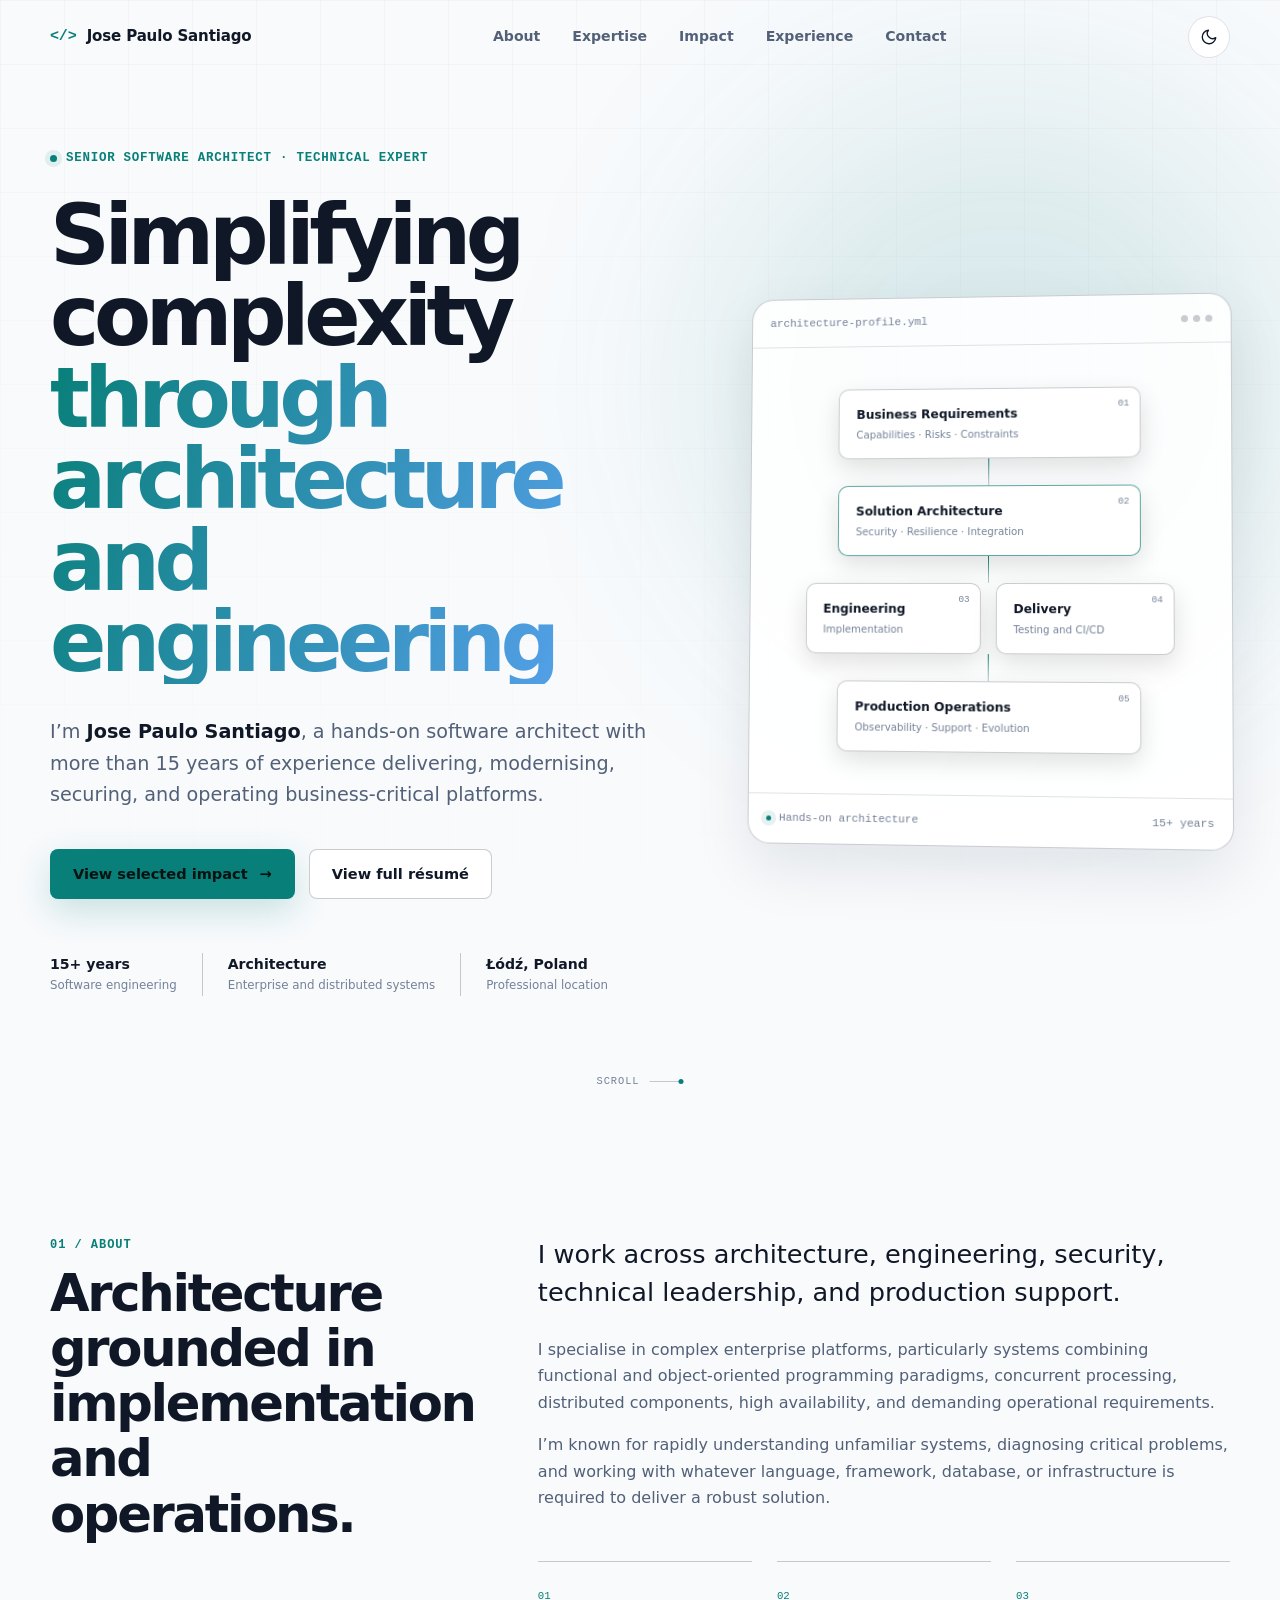
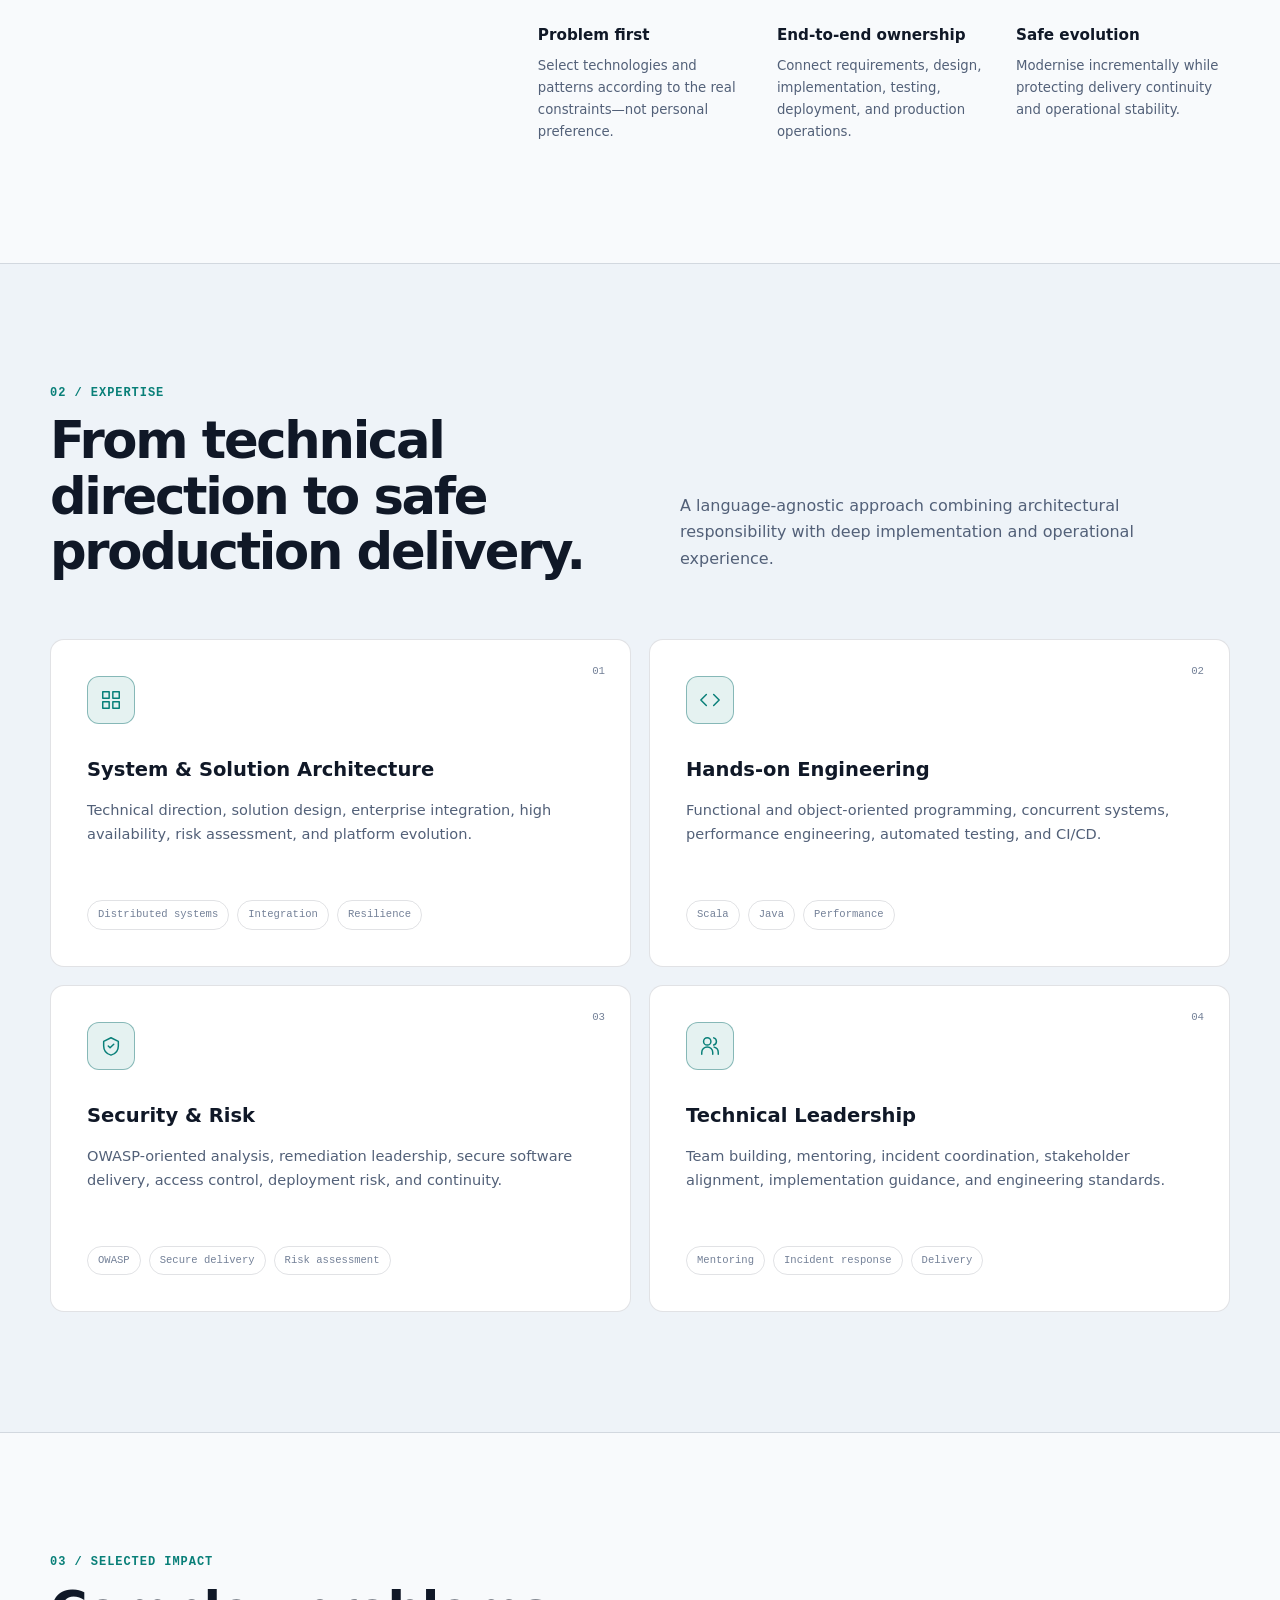
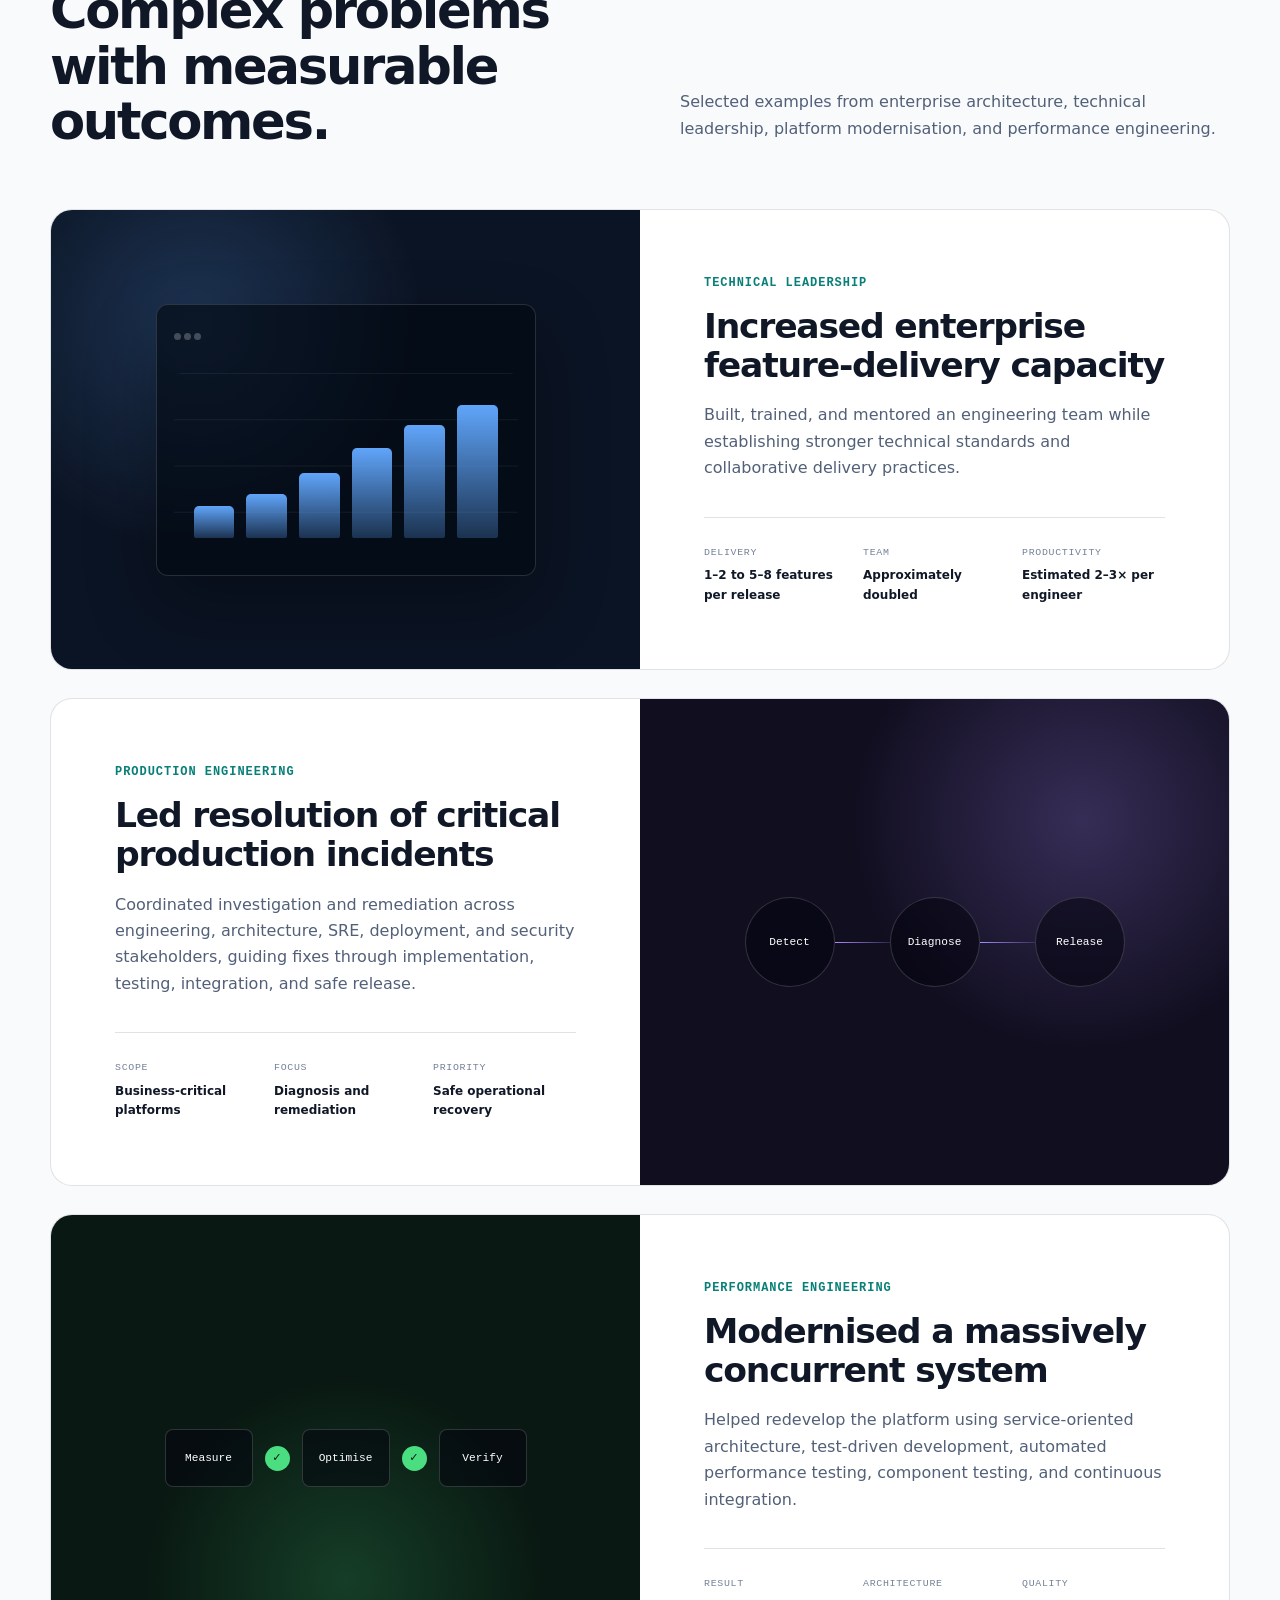
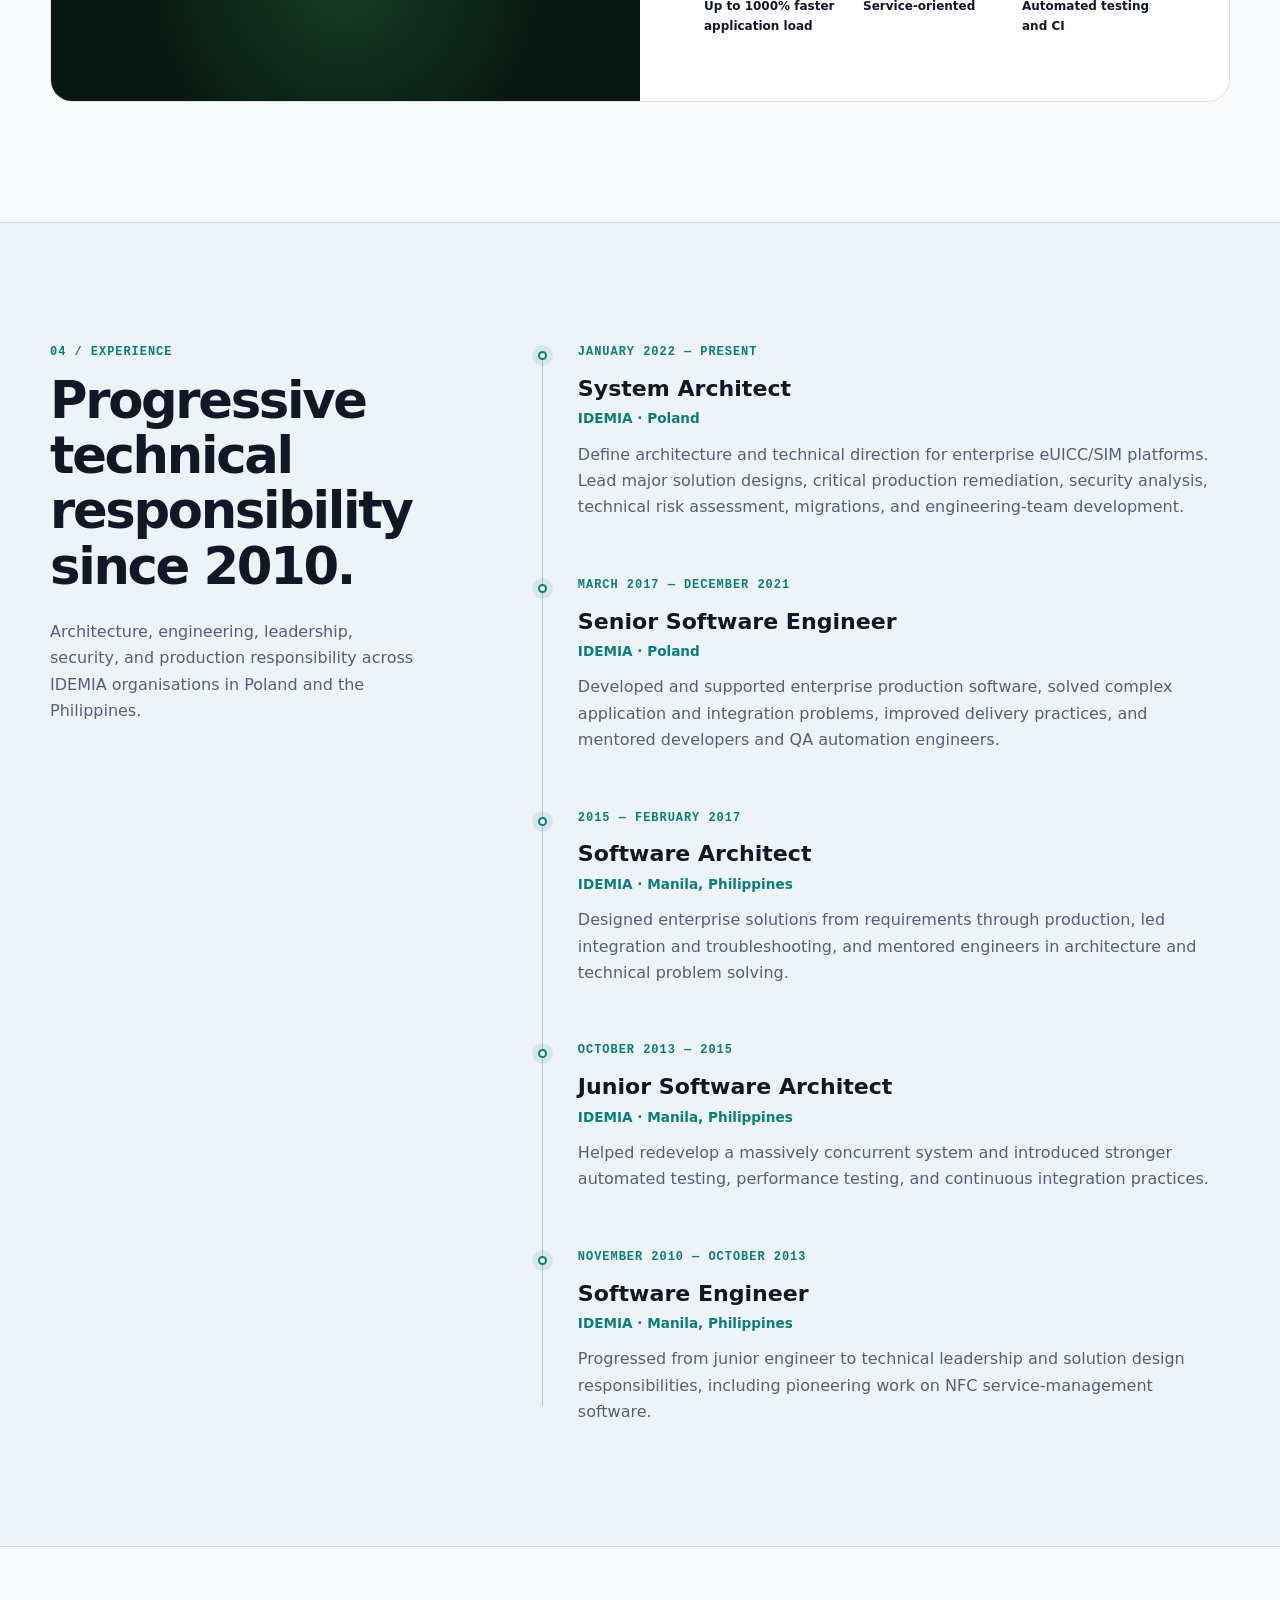
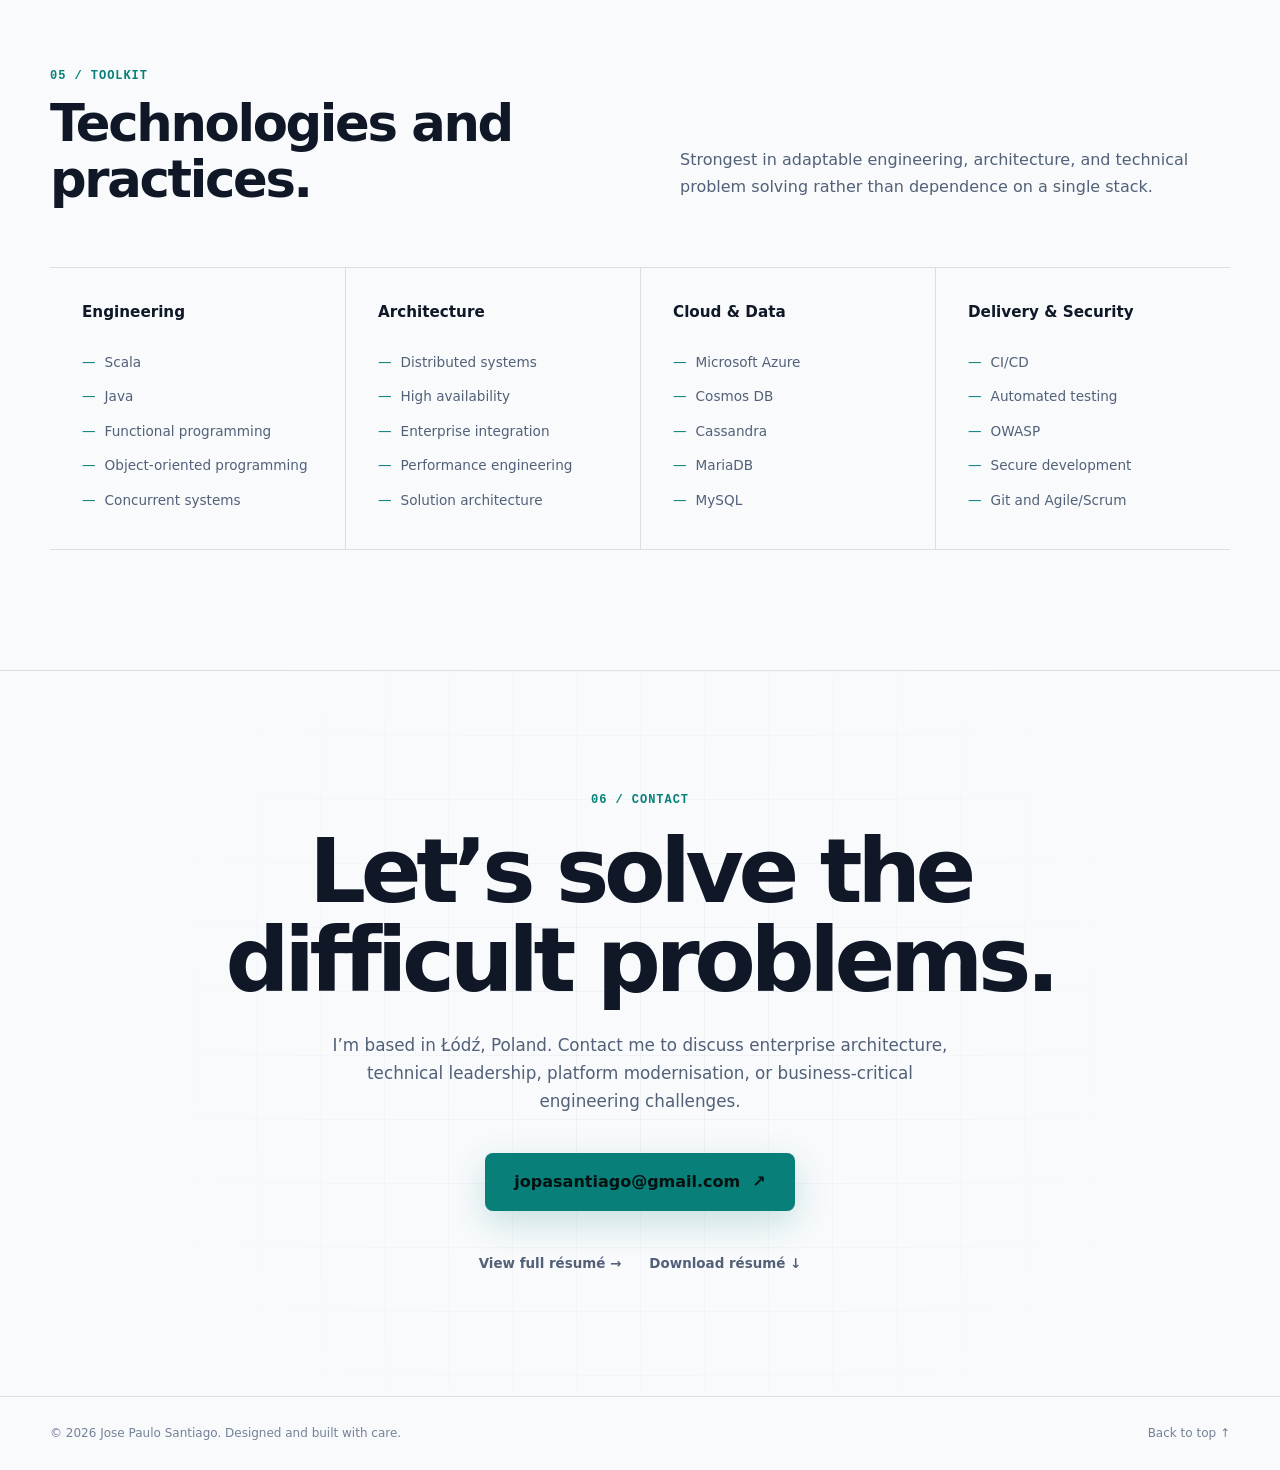
==== commit 10d13234: "Updated main page" ====
--- a/index.html
+++ b/index.html
@@ -13,7 +13,7 @@
   <meta name="theme-color" content="#0b1120">
 
   <!-- Replace this after choosing your GitHub username or custom domain. -->
-  <link rel="canonical" href="https://YOUR-GITHUB-USERNAME.github.io/">
+  <!-- <link rel="canonical" href="https://YOUR-GITHUB-USERNAME.github.io/"> -->
 
   <meta property="og:type" content="website">
   <meta property="og:title" content="Jose Paulo Santiago | Senior Software Architect">
@@ -21,7 +21,7 @@
     property="og:description"
     content="Hands-on architecture, enterprise systems, technical leadership, security ownership, and production engineering."
   >
-  <meta property="og:url" content="https://YOUR-GITHUB-USERNAME.github.io/">
+  <!-- <meta property="og:url" content="https://YOUR-GITHUB-USERNAME.github.io/"> -->
 
   <link rel="icon" href="assets/favicon.svg" type="image/svg+xml">
   <link rel="stylesheet" href="css/styles.css">
@@ -104,9 +104,8 @@
             Senior Software Architect · Technical Expert
           </p>
 
-          <h1>
-            Designing and stabilising
-            <span class="gradient-text">complex enterprise systems.</span>
+          <h1>Simplifying complexity
+            <span class="gradient-text">through architecture and engineering</span>
           </h1>
 
           <p class="hero-description">
@@ -680,7 +679,7 @@
             Download résumé <span aria-hidden="true">↓</span>
           </a>
 
-          <!-- Replace with your GitHub URL. -->
+          <!-- Replace with your GitHub URL.
           <a
             href="https://github.com/YOUR-GITHUB-USERNAME"
             target="_blank"
@@ -688,6 +687,7 @@
           >
             GitHub <span aria-hidden="true">↗</span>
           </a>
+          -->
 
           <!-- Add LinkedIn when available.
           <a
